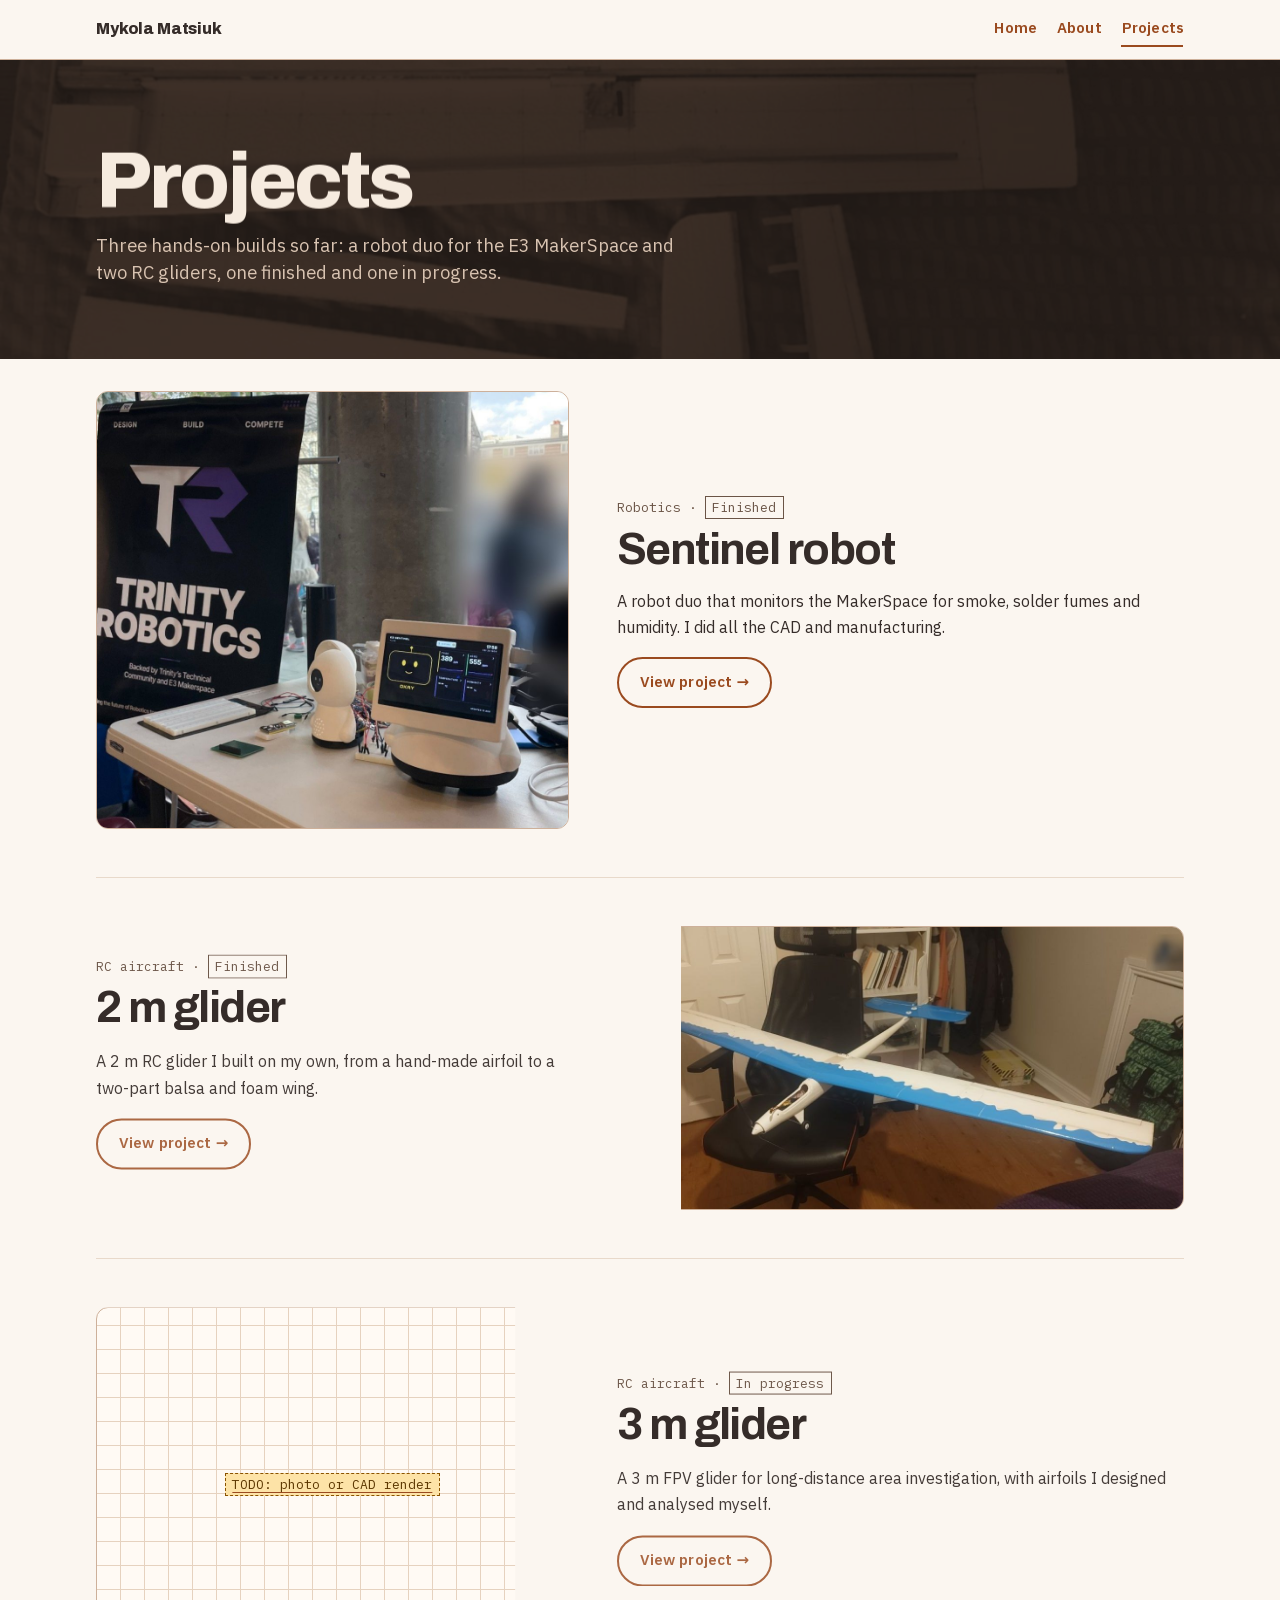
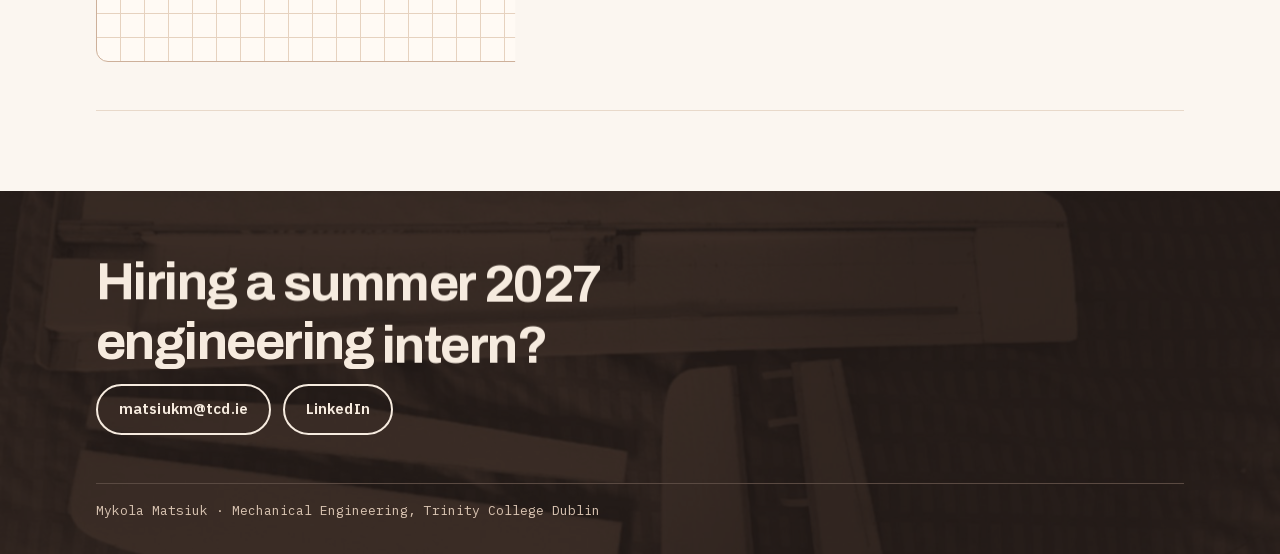
==== projects/index.html @ 72513fab "Add page-wide animations, design-reference touches and uncropped photos - Extend the motion language" ====
<!doctype html>
<html lang="en-IE">
<head>
  <meta charset="utf-8">
  <meta name="viewport" content="width=device-width, initial-scale=1">
  <title>Projects | Mykola Matsiuk</title>
  <meta name="description" content="Engineering projects by Mykola Matsiuk: a robot duo and two RC gliders.">
  <link rel="icon" href="data:,">
  <link rel="preload" href="../fonts/ibm-plex-sans-latin.woff2" as="font" type="font/woff2" crossorigin>
  <link rel="preload" href="../fonts/archivo-latin.woff2" as="font" type="font/woff2" crossorigin>
  <link rel="stylesheet" href="../css/style.css?v=9">
</head>
<body>
  <a class="skip" href="#main">Skip to content</a>
  <header class="site-header">
    <div class="wrap">
      <a class="site-name" href="../index.html">Mykola Matsiuk</a>
      <nav class="site-nav" aria-label="Main">
        <ul>
          <li><a href="../index.html">Home</a></li>
          <li><a href="../about.html">About</a></li>
          <li><a href="../projects/index.html" aria-current="page">Projects</a></li>
        </ul>
      </nav>
    </div>
  </header>

  <main id="main">
    <section class="page-head page-head--projects on-dark">
      <div class="page-head-bg" aria-hidden="true"></div>
      <div class="wrap page-head-inner page-head-inner--single">
        <div class="page-head-text">
          <h1>Projects</h1>
          <p class="lead">Three hands-on builds so far: a robot duo for the E3 MakerSpace and two RC gliders, one finished and one in progress.</p>
        </div>
      </div>
    </section>

    <div class="wrap">
    <ol class="project-list">
      <li class="project-row">
        <figure class="project-media">
          <a href="sentinel.html" tabindex="-1"><img src="../images/sentinel/sentinel-stand.jpg" width="1080" height="1000" alt="Sentinel and Scout robots on a table at the Trinity Robotics stand."></a>
        </figure>
        <div>
          <p class="project-meta">Robotics · <span class="status">Finished</span></p>
          <h2 class="project-title"><a href="sentinel.html">Sentinel robot</a></h2>
          <p>A robot duo that monitors the MakerSpace for smoke, solder fumes and humidity. I did all the CAD and manufacturing.</p>
          <p><a class="button" href="sentinel.html">View project <span class="arrow" aria-hidden="true">→</span></a></p>
        </div>
      </li>
      <li class="project-row">
        <figure class="project-media">
          <a href="glider-2m.html" tabindex="-1"><img src="../images/glider-2m/glider-2m-finished.jpg" width="1160" height="580" loading="lazy" alt="Finished 2 m glider with a blue and white wing and a blue T-tail."></a>
        </figure>
        <div>
          <p class="project-meta">RC aircraft · <span class="status">Finished</span></p>
          <h2 class="project-title"><a href="glider-2m.html">2 m glider</a></h2>
          <p>A 2 m RC glider I built on my own, from a hand-made airfoil to a two-part balsa and foam wing.</p>
          <p><a class="button" href="glider-2m.html">View project <span class="arrow" aria-hidden="true">→</span></a></p>
        </div>
      </li>
      <li class="project-row">
        <figure class="project-media">
          <a href="glider-3m.html" tabindex="-1"><div class="sheet"><span class="todo">TODO: photo or CAD render</span></div></a>
        </figure>
        <div>
          <p class="project-meta">RC aircraft · <span class="status">In progress</span></p>
          <h2 class="project-title"><a href="glider-3m.html">3 m glider</a></h2>
          <p>A 3 m FPV glider for long-distance area investigation, with airfoils I designed and analysed myself.</p>
          <p><a class="button" href="glider-3m.html">View project <span class="arrow" aria-hidden="true">→</span></a></p>
        </div>
      </li>
    </ol>
    </div>
  </main>

  <footer class="site-footer">
    <div class="wrap">
      <p class="footer-cta">Hiring a summer 2027 engineering intern?</p>
      <ul class="actions">
        <li><a class="button" href="mailto:matsiukm@tcd.ie">matsiukm@tcd.ie</a></li>
        <li><a class="button" href="https://www.linkedin.com/in/mykola-matsiuk-b7b0a23a3">LinkedIn</a></li>
      </ul>
      <p class="footer-meta">Mykola Matsiuk · Mechanical Engineering, Trinity College Dublin</p>
    </div>
  </footer>
  <script src="../js/vendor/gsap.min.js" defer></script>
  <script src="../js/vendor/ScrollTrigger.min.js" defer></script>
  <script src="../js/vendor/lenis.min.js" defer></script>
  <script src="../js/site.js?v=9" defer></script>
</body>
</html>
---- css/style.css ----
/* Mobile first: base styles target phones; min-width queries add wider layouts.
   Look: engineering report meets drawing sheet, with large type and photo-led projects. */

/* Fonts: self-hosted in /fonts (SIL Open Font License), no external requests.
   Archivo for headings, IBM Plex Sans for text, IBM Plex Mono for specs, dates and figure labels. */
@font-face { font-family: "Archivo"; font-style: normal; font-weight: 600 800; font-display: swap; src: url("../fonts/archivo-latin.woff2") format("woff2"); unicode-range: U+0000-00FF, U+0131, U+0152-0153, U+02BB-02BC, U+02C6, U+02DA, U+02DC, U+0304, U+0308, U+0329, U+2000-206F, U+20AC, U+2122, U+2191, U+2193, U+2212, U+2215, U+FEFF, U+FFFD; }
@font-face { font-family: "Archivo"; font-style: normal; font-weight: 600 800; font-display: swap; src: url("../fonts/archivo-latin-ext.woff2") format("woff2"); unicode-range: U+0100-02BA, U+02BD-02C5, U+02C7-02CC, U+02CE-02D7, U+02DD-02FF, U+0304, U+0308, U+0329, U+1D00-1DBF, U+1E00-1E9F, U+1EF2-1EFF, U+2020, U+20A0-20AB, U+20AD-20C4, U+2113, U+2C60-2C7F, U+A720-A7FF; }
@font-face { font-family: "IBM Plex Sans"; font-style: normal; font-weight: 400 600; font-display: swap; src: url("../fonts/ibm-plex-sans-latin.woff2") format("woff2"); unicode-range: U+0000-00FF, U+0131, U+0152-0153, U+02BB-02BC, U+02C6, U+02DA, U+02DC, U+0304, U+0308, U+0329, U+2000-206F, U+20AC, U+2122, U+2191, U+2193, U+2212, U+2215, U+FEFF, U+FFFD; }
@font-face { font-family: "IBM Plex Sans"; font-style: normal; font-weight: 400 600; font-display: swap; src: url("../fonts/ibm-plex-sans-latin-ext.woff2") format("woff2"); unicode-range: U+0100-02BA, U+02BD-02C5, U+02C7-02CC, U+02CE-02D7, U+02DD-02FF, U+0304, U+0308, U+0329, U+1D00-1DBF, U+1E00-1E9F, U+1EF2-1EFF, U+2020, U+20A0-20AB, U+20AD-20C4, U+2113, U+2C60-2C7F, U+A720-A7FF; }
@font-face { font-family: "IBM Plex Sans"; font-style: italic; font-weight: 400 600; font-display: swap; src: url("../fonts/ibm-plex-sans-italic-latin.woff2") format("woff2"); unicode-range: U+0000-00FF, U+0131, U+0152-0153, U+02BB-02BC, U+02C6, U+02DA, U+02DC, U+0304, U+0308, U+0329, U+2000-206F, U+20AC, U+2122, U+2191, U+2193, U+2212, U+2215, U+FEFF, U+FFFD; }
@font-face { font-family: "IBM Plex Sans"; font-style: italic; font-weight: 400 600; font-display: swap; src: url("../fonts/ibm-plex-sans-italic-latin-ext.woff2") format("woff2"); unicode-range: U+0100-02BA, U+02BD-02C5, U+02C7-02CC, U+02CE-02D7, U+02DD-02FF, U+0304, U+0308, U+0329, U+1D00-1DBF, U+1E00-1E9F, U+1EF2-1EFF, U+2020, U+20A0-20AB, U+20AD-20C4, U+2113, U+2C60-2C7F, U+A720-A7FF; }
@font-face { font-family: "IBM Plex Mono"; font-style: normal; font-weight: 400; font-display: swap; src: url("../fonts/ibm-plex-mono-400-latin.woff2") format("woff2"); unicode-range: U+0000-00FF, U+0131, U+0152-0153, U+02BB-02BC, U+02C6, U+02DA, U+02DC, U+0304, U+0308, U+0329, U+2000-206F, U+20AC, U+2122, U+2191, U+2193, U+2212, U+2215, U+FEFF, U+FFFD; }
@font-face { font-family: "IBM Plex Mono"; font-style: normal; font-weight: 400; font-display: swap; src: url("../fonts/ibm-plex-mono-400-latin-ext.woff2") format("woff2"); unicode-range: U+0100-02BA, U+02BD-02C5, U+02C7-02CC, U+02CE-02D7, U+02DD-02FF, U+0304, U+0308, U+0329, U+1D00-1DBF, U+1E00-1E9F, U+1EF2-1EFF, U+2020, U+20A0-20AB, U+20AD-20C4, U+2113, U+2C60-2C7F, U+A720-A7FF; }
@font-face { font-family: "IBM Plex Mono"; font-style: normal; font-weight: 500; font-display: swap; src: url("../fonts/ibm-plex-mono-500-latin.woff2") format("woff2"); unicode-range: U+0000-00FF, U+0131, U+0152-0153, U+02BB-02BC, U+02C6, U+02DA, U+02DC, U+0304, U+0308, U+0329, U+2000-206F, U+20AC, U+2122, U+2191, U+2193, U+2212, U+2215, U+FEFF, U+FFFD; }
@font-face { font-family: "IBM Plex Mono"; font-style: normal; font-weight: 500; font-display: swap; src: url("../fonts/ibm-plex-mono-500-latin-ext.woff2") format("woff2"); unicode-range: U+0100-02BA, U+02BD-02C5, U+02C7-02CC, U+02CE-02D7, U+02DD-02FF, U+0304, U+0308, U+0329, U+1D00-1DBF, U+1E00-1E9F, U+1EF2-1EFF, U+2020, U+20A0-20AB, U+20AD-20C4, U+2113, U+2C60-2C7F, U+A720-A7FF; }

/* Colour: warm tones sampled from the portrait (images/profile/mykola-matsiuk.jpg).
   Cream paper from the shirt, espresso text from the dark background, sand and skin
   tones for panels and lines, and one copper accent from the warm lights behind.
   Contrast on --bg: text 12.7:1, muted 6.6:1, accent 5.8:1 (all WCAG AA). */
:root {
  --bg: #fbf6f0;          /* cream paper */
  --surface: #fffaf4;     /* cards and tables */
  --tint: #f3e6d8;        /* warm sand panels and footer */
  --tint-strong: #e6d2bf; /* grid lines and selection */
  --text: #352c29;        /* espresso */
  --muted: #6a5446;       /* hair brown */
  --rule: #e8d9ca;        /* thin dividers */
  --line: #cdb09a;        /* stronger drawing lines, skin tone */
  --accent: #9a4a1f;      /* copper */
  --accent-ink: #fffaf4;
  /* Dark photo bands (hero, projects, footer) */
  --dark: #1f1815;          /* deepest espresso */
  --on-dark: #f6ebdf;       /* cream text on dark, 14.9:1 */
  --muted-on-dark: #d8c3b1; /* secondary text on dark, 10.3:1 */
  --line-on-dark: #5a4a42;
  --accent-bright: #e0905a; /* copper lit up for dark backgrounds, 7.0:1 */
  --sans: "IBM Plex Sans", system-ui, -apple-system, "Segoe UI", Roboto, Arial, sans-serif;
  --display: "Archivo", "IBM Plex Sans", system-ui, sans-serif;
  --mono: "IBM Plex Mono", ui-monospace, Consolas, Menlo, monospace;
  --gutter: 1rem;
}

*, *::before, *::after { box-sizing: border-box; }

html {
  -webkit-text-size-adjust: 100%;
  accent-color: var(--accent);
  caret-color: var(--accent);
  scrollbar-color: var(--line) var(--bg);
}

::selection { background: var(--tint-strong); color: var(--text); }

body {
  margin: 0;
  background: var(--bg);
  color: var(--text);
  font-family: var(--sans);
  font-size: 1rem;
  line-height: 1.6;
  overflow-wrap: break-word;
}

.wrap {
  width: 100%;
  max-width: 72rem;
  margin: 0 auto;
  padding: 0 var(--gutter);
}

a { color: var(--accent); text-underline-offset: 0.18em; }
a:hover { text-decoration-thickness: 2px; }
a:focus-visible, .button:focus-visible { outline: 2px solid var(--accent); outline-offset: 3px; }

img { display: block; max-width: 100%; height: auto; }

.skip { position: absolute; left: -999rem; }
.skip:focus { position: static; display: block; padding: 0.5rem 1rem; }

/* ---------- Header and footer ---------- */
.site-header {
  position: sticky;
  top: 0;
  z-index: 5;
  background: rgba(251, 246, 240, 0.94);
  border-bottom: 1px solid var(--line);
}

.site-header .wrap {
  display: flex;
  flex-wrap: wrap;
  align-items: center;
  justify-content: space-between;
  column-gap: 1.5rem;
  padding-top: 0.5rem;
  padding-bottom: 0.5rem;
}

.site-name {
  color: var(--text);
  font-weight: 700;
  letter-spacing: -0.01em;
  text-decoration: none;
  padding: 0.5rem 0;
}

.site-nav ul {
  display: flex;
  gap: 1.25rem;
  margin: 0;
  padding: 0;
  list-style: none;
}

.site-nav a {
  display: inline-block;
  padding: 0.5rem 0;
  font-family: var(--mono);
  font-size: 0.875rem;
  text-decoration: none;
}

.site-nav a[aria-current] { border-bottom: 2px solid var(--accent); }

.site-footer {
  position: relative;
  isolation: isolate;
  overflow: hidden;
  margin-top: 5rem;
  background: var(--dark) url("../images/backgrounds/parts.jpg") center / cover no-repeat;
  color: var(--on-dark);
}

/* Solid warm overlay keeps the photo as texture and the text readable */
.site-footer::before {
  content: "";
  position: absolute;
  inset: 0;
  z-index: -1;
  background: rgba(31, 24, 21, 0.82);
}

.site-footer .wrap { padding-top: 4rem; padding-bottom: 2rem; }

.footer-cta {
  margin: 0 0 1.25rem;
  font-size: clamp(1.75rem, 7vw, 3.25rem);
  font-weight: 700;
  line-height: 1.05;
  letter-spacing: -0.03em;
  max-width: 18ch;
}

.site-footer .actions { margin: 0 0 3rem; }

.footer-meta {
  max-width: none;
  margin: 0;
  padding-top: 1rem;
  border-top: 1px solid var(--line-on-dark);
  color: var(--muted-on-dark);
  font-family: var(--mono);
  font-size: 0.8125rem;
}

/* ---------- Typography ---------- */
h1 {
  margin: 2rem 0 0.75rem;
  font-size: clamp(2.25rem, 9vw, 4.5rem);
  line-height: 1;
  letter-spacing: -0.035em;
}

h2 {
  margin: 3rem 0 1rem;
  padding-bottom: 0.35rem;
  border-bottom: 1px solid var(--rule);
  font-size: 1.35rem;
  line-height: 1.25;
  letter-spacing: -0.01em;
}

h3 { font-size: 1.05rem; margin: 1.25rem 0 0.25rem; }

p, ul { max-width: 42rem; }
ul { padding-left: 1.25rem; }

.label {
  margin: 2rem 0 0;
  color: var(--muted);
  font-family: var(--mono);
  font-size: 0.8125rem;
  text-transform: uppercase;
  letter-spacing: 0.08em;
}

.label + h1 { margin-top: 0.5rem; }
.lead { font-size: 1.15rem; line-height: 1.5; }

/* Section heading with a drawing-sheet number, e.g. "01 / Projects" */
.section-head {
  display: flex;
  align-items: baseline;
  gap: 0.75rem;
  margin: 4rem 0 1.5rem;
  padding-bottom: 0.5rem;
  border-bottom: 1px solid var(--line);
}

.section-head h2 {
  margin: 0;
  padding: 0;
  border: 0;
  font-size: clamp(1.6rem, 5vw, 2.5rem);
  line-height: 1.1;
  letter-spacing: -0.03em;
}

.section-head .num {
  color: var(--accent);
  font-family: var(--mono);
  font-size: 0.875rem;
}

/* ---------- Buttons ---------- */
.actions {
  display: flex;
  flex-wrap: wrap;
  gap: 0.75rem;
  margin: 1.5rem 0 0;
  padding: 0;
  list-style: none;
  max-width: none;
}

.button {
  display: inline-block;
  padding: 0.7rem 1.3rem;
  border: 2px solid var(--accent);
  border-radius: 999px;
  background: transparent;
  color: var(--accent);
  font-family: var(--mono);
  font-size: 0.875rem;
  text-decoration: none;
  transition: background-color 0.15s, color 0.15s, border-color 0.15s;
}

.button:hover { background: var(--tint); }

.button-primary { background: var(--accent); border-color: var(--accent); color: var(--accent-ink); }
.button-primary:hover { background: var(--text); border-color: var(--text); color: var(--accent-ink); }

/* Buttons on dark photo bands */
.on-dark .button,
.site-footer .button { border-color: var(--on-dark); color: var(--on-dark); }
.on-dark .button:hover,
.site-footer .button:hover { background: var(--on-dark); color: var(--text); }
.on-dark .button-primary { background: var(--accent-bright); border-color: var(--accent-bright); color: var(--dark); }
.on-dark .button-primary:hover { background: var(--on-dark); border-color: var(--on-dark); color: var(--dark); }

/* ---------- Home hero: full-width photo band with a self-drawing wing section ---------- */
.hero {
  position: relative;
  isolation: isolate;
  overflow: hidden;
  min-height: min(88vh, 52rem);
  display: flex;
  align-items: center;
  background: var(--dark);
  color: var(--on-dark);
}

/* Duotone photo of the 2 m glider; taller than the band so it can drift on scroll */
.hero-bg {
  position: absolute;
  inset: -12% 0;
  z-index: -2;
  background: url("../images/backgrounds/hero-glider.jpg") center / cover no-repeat;
}

.hero-bg::after {
  content: "";
  position: absolute;
  inset: 0;
  background: rgba(31, 24, 21, 0.7);
}

/* Engineering drawing of a wing section, drawn in on load by js/site.js */
.draw {
  position: absolute;
  z-index: -1;
  left: 50%;
  bottom: -3rem;
  width: min(72rem, 125%);
  transform: translateX(-50%);
  height: auto;
  pointer-events: none;
}

.draw-line {
  stroke: var(--accent-bright);
  stroke-width: 1.6;
  vector-effect: non-scaling-stroke;
  opacity: 0.55;
}

.draw-main { stroke-width: 2.2; opacity: 0.8; }
.draw-thin { stroke-width: 1; opacity: 0.45; }

.draw-label {
  fill: var(--muted-on-dark);
  font-family: var(--mono);
  font-size: 13px;
  letter-spacing: 0.12em;
  opacity: 0.8;
}

.hero-inner {
  display: grid;
  gap: 2.5rem;
  padding-top: 4rem;
  /* leave a strip along the bottom for the wing-section drawing */
  padding-bottom: clamp(9rem, 24vw, 17rem);
}

.hero h1 {
  margin: 0 0 1rem;
  font-size: clamp(3rem, 14vw, 6rem);
  line-height: 0.92;
  letter-spacing: -0.04em;
  color: var(--on-dark);
}

.hero .lead { max-width: 34rem; color: var(--muted-on-dark); }

.portrait { margin: 0; justify-self: center; text-align: center; }

.portrait img {
  width: min(16rem, 70vw);
  aspect-ratio: 1;
  object-fit: cover;
  border: 6px solid var(--bg);
  border-radius: 50%;
  box-shadow: 0 0 0 1px var(--line);
}

.hero .portrait img { border-color: var(--on-dark); box-shadow: 0 18px 40px rgba(0, 0, 0, 0.35); }

/* ---------- Dark photo band (home page projects) ---------- */
.band {
  position: relative;
  isolation: isolate;
  overflow: hidden;
  margin-top: 5rem;
  padding: 1rem 0 4.5rem;
}

.band-dark { background: var(--dark); color: var(--on-dark); }

.band-bg {
  position: absolute;
  inset: -12% 0;
  z-index: -1;
  background: url("../images/backgrounds/wing-structure.jpg") center / cover no-repeat;
}

.band-bg::after {
  content: "";
  position: absolute;
  inset: 0;
  background: rgba(31, 24, 21, 0.84);
}

.band-dark .section-head { border-bottom-color: var(--line-on-dark); }
.band-dark .section-head h2 { color: var(--on-dark); }
.band-dark .section-head .num { color: var(--accent-bright); }

/* About me block on the home page: bio first, key facts beside it */
.bio { display: grid; gap: 2rem; align-items: start; }
.bio-text p { margin: 0 0 1.1rem; font-size: 1.08rem; line-height: 1.7; }
.bio-text .bio-intro {
  font-size: clamp(1.3rem, 3.6vw, 1.75rem);
  font-weight: 600;
  line-height: 1.35;
  letter-spacing: -0.015em;
}

.fact-card {
  padding: 1.25rem 1.25rem 0.5rem;
  border: 1px solid var(--line);
  border-radius: 16px;
  background: var(--tint);
}

.fact-card h3 {
  margin: 0 0 0.4rem;
  color: var(--accent);
  font-family: var(--mono);
  font-size: 0.75rem;
  font-weight: 400;
  text-transform: uppercase;
  letter-spacing: 0.08em;
}

.facts { margin: 0 0 1.25rem; padding: 0; list-style: none; }
.facts li { padding: 0.3rem 0; border-bottom: 1px solid var(--rule); font-weight: 600; }
.facts li:last-child { border-bottom: 0; }
.facts-line { margin: 0 0 1.25rem; font-size: 0.95rem; }
.fact-card .title-block { margin: 0 0 1rem; font-size: 0.875rem; }
.fact-card .title-block th { width: 40%; background: var(--bg); }

/* ---------- Home project cards: small photos, three across ---------- */
.project-cards {
  display: grid;
  gap: 1.25rem;
  max-width: none;
  margin: 0;
  padding: 0;
  list-style: none;
}

.project-card {
  display: flex;
  flex-direction: column;
  overflow: hidden;
  border: 1px solid var(--line);
  border-radius: 16px;
  background: var(--surface);
  transition: box-shadow 0.2s, transform 0.2s;
}

.project-card:hover { box-shadow: 0 10px 28px rgba(0, 0, 0, 0.28); }
.project-card .thumb { transition: transform 0.6s cubic-bezier(0.16, 1, 0.3, 1); }
.project-card:hover .thumb { transform: scale(1.05); }

.project-card .thumb,
.project-card .sheet {
  width: 100%;
  aspect-ratio: 16 / 9;
  object-fit: cover;
  border: 0;
  border-bottom: 1px solid var(--line);
  border-radius: 0;
}

.project-card .body { display: flex; flex-direction: column; flex: 1; padding: 1rem 1.1rem 1.2rem; }
.project-card h3 { margin: 0.35rem 0 0.4rem; font-size: 1.35rem; letter-spacing: -0.02em; }
.project-card h3 a { color: var(--text); text-decoration: none; }
.project-card h3 a::after { content: ""; position: absolute; inset: 0; } /* whole card clickable */
.project-card { position: relative; }
.project-card p { margin: 0 0 0.75rem; color: var(--muted); font-size: 0.95rem; }
.project-card .more { margin: auto 0 0; color: var(--accent); font-family: var(--mono); font-size: 0.8125rem; }

/* ---------- Missing facts stay visible ---------- */
.todo {
  display: inline-block;
  padding: 0 0.4rem;
  border: 1px dashed #8a5300;
  background: #fde3a7;
  color: #5c3700;
  font-family: var(--mono);
  font-size: 0.8125rem;
}

/* ---------- Title block and key facts tables ---------- */
.title-block {
  width: 100%;
  margin: 1.5rem 0;
  border-collapse: collapse;
  background: var(--surface);
  border: 1px solid var(--line);
  font-size: 0.9375rem;
}

.title-block th,
.title-block td {
  padding: 0.55rem 0.75rem;
  border: 1px solid var(--rule);
  text-align: left;
  vertical-align: top;
}

.title-block th {
  width: 36%;
  color: var(--muted);
  font-family: var(--mono);
  font-size: 0.8125rem;
  font-weight: 400;
}

/* Status is always written out */
.status {
  display: inline-block;
  padding: 0 0.4rem;
  border: 1px solid currentColor;
  font-family: var(--mono);
  font-size: 0.8125rem;
}

/* ---------- Numbered interests grid ---------- */
.numbered {
  display: grid;
  gap: 0;
  max-width: none;
  margin: 0;
  padding: 0;
  list-style: none;
  counter-reset: item;
  border-top: 1px solid var(--rule);
}

.numbered li {
  counter-increment: item;
  display: flex;
  align-items: baseline;
  gap: 1rem;
  padding: 1rem 0;
  border-bottom: 1px solid var(--rule);
  font-size: 1.2rem;
  font-weight: 600;
  letter-spacing: -0.01em;
}

.numbered li::before {
  content: counter(item, decimal-leading-zero);
  color: var(--accent);
  font-family: var(--mono);
  font-size: 0.8125rem;
  font-weight: 400;
}

/* ---------- Project rows (alternating photo and text) ---------- */
.project-list { margin: 0; padding: 0; list-style: none; max-width: none; }

.project-row {
  display: grid;
  gap: 1.25rem;
  padding: 2rem 0;
  border-bottom: 1px solid var(--rule);
}

.project-row:first-child { padding-top: 0.5rem; }

.project-media { margin: 0; }

.project-media img,
.project-media .sheet {
  width: 100%;
  border: 1px solid var(--line);
  background-color: var(--surface);
}

.project-media .sheet { aspect-ratio: 4 / 3; }

.project-meta {
  margin: 0;
  color: var(--muted);
  font-family: var(--mono);
  font-size: 0.8125rem;
}

.project-row h3,
.project-row .project-title {
  margin: 0.4rem 0 0.75rem;
  padding: 0;
  border: 0;
  font-size: clamp(1.75rem, 6vw, 2.75rem);
  line-height: 1.05;
  letter-spacing: -0.035em;
}

.project-row h3 a,
.project-title a { color: var(--text); text-decoration: none; }
.project-row h3 a:hover,
.project-title a:hover { color: var(--accent); }

h1 + .lead + .project-list { margin-top: 2.5rem; }

/* Empty drawing sheet for projects without photos yet */
.sheet {
  display: grid;
  place-items: center;
  padding: 1rem;
  text-align: center;
  background-color: var(--surface);
  background-image:
    repeating-linear-gradient(0deg, transparent 0 23px, var(--tint-strong) 23px 24px),
    repeating-linear-gradient(90deg, transparent 0 23px, var(--tint-strong) 23px 24px);
}

/* ---------- Project pages ---------- */
.project-head { display: grid; gap: 1.5rem; padding-top: 1rem; }
.project-head .title-block { margin: 0; align-self: start; }

.cover { margin: 1.5rem 0 0; }

.cover .sheet { aspect-ratio: 3 / 1; min-height: 10rem; border: 1px solid var(--line); }

.cover img {
  width: 100%;
  max-height: 80vh;
  object-fit: cover;
  border: 1px solid var(--line);
}

/* ---------- Figures ---------- */
figure { margin: 1.5rem 0; }

figure img { border: 1px solid var(--rule); border-radius: 12px; }
.sheet, .title-block { border-radius: 12px; }
.title-block { border-collapse: separate; border-spacing: 0; overflow: hidden; }
.title-block th, .title-block td { border-width: 0 0 1px; }
.title-block tr:last-child th, .title-block tr:last-child td { border-bottom: 0; }
.title-block th { background: var(--tint); }

.gallery {
  display: grid;
  gap: 1.5rem;
  margin: 1.5rem 0;
}

.gallery figure { margin: 0; }

.gallery img {
  width: 100%;
}

.placeholder {
  display: grid;
  place-items: center;
  min-height: 10rem;
  padding: 1rem;
  border: 1px dashed var(--rule);
  background-color: var(--surface);
}

figcaption {
  margin-top: 0.5rem;
  color: var(--muted);
  font-family: var(--mono);
  font-size: 0.8125rem;
  line-height: 1.5;
}

figcaption b { color: var(--text); font-weight: 600; }

.back { margin-top: 3rem; }

/* ---------- Smooth scrolling (Lenis): required rules from lenis.css ---------- */
html.lenis,
html.lenis body { height: auto; }
.lenis:not(.lenis-autoToggle).lenis-stopped { overflow: clip; }
.lenis [data-lenis-prevent] { overscroll-behavior: contain; }
.lenis.lenis-smooth iframe { pointer-events: none; }

/* Reading progress line, added by js/site.js */
.scroll-progress {
  position: fixed;
  top: 0;
  left: 0;
  z-index: 10;
  width: 100%;
  height: 3px;
  background: var(--accent);
  transform: scaleX(0);
  transform-origin: 0 50%;
  pointer-events: none;
}

/* ---------- Wider screens ---------- */
@media (min-width: 40rem) {
  :root { --gutter: 1.5rem; }
  .title-block th { width: 14rem; }
  .numbered { grid-template-columns: repeat(2, 1fr); column-gap: 2rem; }
  .gallery { grid-template-columns: repeat(2, 1fr); }
  .project-cards { grid-template-columns: repeat(2, 1fr); }
}

@media (min-width: 60rem) {
  :root { --gutter: 2rem; }

  .hero-inner {
    grid-template-columns: 1.5fr 1fr;
    align-items: center;
    padding-top: 5rem;
  }

  .portrait img { width: 18rem; }

  .project-cards { grid-template-columns: repeat(3, 1fr); }

  .bio { grid-template-columns: 1.6fr 1fr; column-gap: 3rem; }

  .project-row {
    grid-template-columns: 1fr 1.2fr;
    align-items: center;
    gap: 3rem;
    padding: 3rem 0;
  }

  /* Alternate photo side on every second project */
  .project-row:nth-child(even) .project-media { order: 2; }

  .project-head { grid-template-columns: 1.2fr 1fr; align-items: end; gap: 3rem; }

  .numbered { grid-template-columns: repeat(3, 1fr); }
}

/* Smaller, left-aligned portrait on the About page */
.about-portrait { text-align: left; margin-top: 1.5rem; }
.about-portrait img { width: 10rem; }
@media (min-width: 60rem) { .about-portrait img { width: 11rem; } }

/* Key-facts card: stack label above value so the narrow table reads cleanly */
.fact-card .title-block tr,
.fact-card .title-block th,
.fact-card .title-block td { display: block; width: auto; }
.fact-card .title-block th { padding-bottom: 0; border-bottom: 0; }
.fact-card .title-block td { padding-top: 0.15rem; }

/* Breadcrumb above project titles (replaces the old caps label) */
.crumbs { margin: 2rem 0 0.5rem; color: var(--muted); font-size: 0.9375rem; }
.crumbs a { font-weight: 600; }
.crumbs span { margin: 0 0.35rem; color: var(--line); }
.project-head .crumbs { margin-top: 0; }
.crumbs + h1 { margin-top: 0.25rem; }

/* Reduced motion: photos stay still on hover (js/site.js already skips all scroll motion) */
@media (prefers-reduced-motion: reduce) {
  .project-card .thumb { transition: none; }
  .project-card:hover .thumb { transform: none; }
}

/* =====================================================================
   Typography pass: display face for headings, text face for UI.
   Monospace is kept for data only (specs, dates, figure labels, meta).
   ===================================================================== */
body { line-height: 1.65; font-kerning: normal; text-rendering: optimizeLegibility; }

h1, h2, h3, .site-name, .footer-cta, .pager-title, .project-title, .bio-intro {
  font-family: var(--display);
  text-wrap: balance;
}

h1, .hero h1 { font-weight: 800; letter-spacing: -0.035em; }
h2 { font-weight: 700; letter-spacing: -0.02em; }
h3 { font-weight: 700; letter-spacing: -0.005em; }
.bio-text .bio-intro { font-weight: 600; letter-spacing: -0.02em; }
p { text-wrap: pretty; }

.site-name { font-weight: 800; letter-spacing: -0.01em; }

.site-nav a,
.button {
  font-family: var(--sans);
  font-weight: 600;
  letter-spacing: 0.01em;
}

.site-nav a { font-size: 0.9375rem; }
.button { font-size: 0.9375rem; }

.title-block td, .entry-meta, .project-meta { font-variant-numeric: tabular-nums; }

/* =====================================================================
   Inner pages: dark photo header band
   ===================================================================== */
.page-head {
  position: relative;
  isolation: isolate;
  overflow: hidden;
  background: var(--dark);
  color: var(--on-dark);
}

.page-head-bg {
  position: absolute;
  inset: -12% 0;
  z-index: -1;
  background-position: center;
  background-size: cover;
  background-repeat: no-repeat;
}

.page-head-bg::after {
  content: "";
  position: absolute;
  inset: 0;
  background: rgba(31, 24, 21, 0.8);
}

.page-head--sentinel .page-head-bg { background-image: url("../images/backgrounds/sentinel.jpg"); }
.page-head--glider2 .page-head-bg { background-image: url("../images/backgrounds/wing-structure.jpg"); }
.page-head--projects .page-head-bg { background-image: url("../images/backgrounds/parts.jpg"); }
.page-head--about .page-head-bg { background-image: url("../images/backgrounds/stand.jpg"); }

/* The 3 m glider has no photos yet: a plain drawing-sheet grid instead of a borrowed picture */
.page-head--glider3 .page-head-bg {
  background-image:
    repeating-linear-gradient(0deg, transparent 0 39px, rgba(224, 144, 90, 0.12) 39px 40px),
    repeating-linear-gradient(90deg, transparent 0 39px, rgba(224, 144, 90, 0.12) 39px 40px);
}

.page-head--glider3 .page-head-bg::after { background: transparent; }

.page-head-inner {
  display: grid;
  gap: 2rem;
  padding-top: 3rem;
  padding-bottom: 3.5rem;
}

.page-head h1 {
  margin: 0.25rem 0 0.75rem;
  color: var(--on-dark);
  font-size: clamp(2.6rem, 10vw, 5rem);
  line-height: 0.95;
}

.page-head .lead { margin: 0; max-width: 38rem; color: var(--muted-on-dark); font-size: 1.15rem; }

.page-head .crumbs { margin: 0; color: var(--muted-on-dark); }
.page-head .crumbs a { color: var(--on-dark); }
.page-head .crumbs span { color: var(--line-on-dark); }

/* Title block reads as a light spec card on the dark band */
.page-head .title-block { margin: 0; align-self: end; color: var(--text); box-shadow: 0 18px 40px rgba(0, 0, 0, 0.3); }

.page-head .portrait { justify-self: start; }
.page-head .portrait img { width: min(12rem, 55vw); border-color: var(--on-dark); }

/* =====================================================================
   Report-style sections: heading in a side column, content beside it
   ===================================================================== */
.doc { padding-bottom: 1rem; }
.doc > .cover { margin-top: 2.5rem; }

.doc-section {
  padding: 2.25rem 0;
  border-top: 1px solid var(--rule);
}

.doc > .doc-section:first-child { border-top: 0; }

.doc-section > h2 {
  margin: 0 0 1rem;
  padding: 0;
  border: 0;
  font-size: 1.5rem;
}

.doc-body > :first-child { margin-top: 0; }
.doc-body > :last-child { margin-bottom: 0; }
.doc-body h3 { margin-top: 1.5rem; }
.doc-body h3:first-child { margin-top: 0; }
.doc-body .title-block { margin: 0; }
.doc-body .gallery { margin-top: 1.75rem; }

/* Timeline entries (education, experience, teams) */
.entry {
  position: relative;
  padding: 0 0 1.5rem 1.4rem;
  border-left: 2px solid var(--line);
}

.entry:last-child { padding-bottom: 0.25rem; }

.entry::before {
  content: "";
  position: absolute;
  left: -7px;
  top: 0.45rem;
  width: 12px;
  height: 12px;
  border: 2px solid var(--accent);
  border-radius: 50%;
  background: var(--bg);
}

.entry h3 { margin: 0; font-size: 1.15rem; }
.entry-meta { margin: 0.1rem 0 0.35rem; color: var(--muted); font-family: var(--mono); font-size: 0.8125rem; }
.entry p:last-child { margin-bottom: 0; }

/* =====================================================================
   Previous / next project links
   ===================================================================== */
.pager {
  display: grid;
  gap: 1rem;
  margin-top: 2rem;
}

.pager-link {
  display: block;
  padding: 1.1rem 1.25rem;
  border: 1px solid var(--line);
  border-radius: 16px;
  background: var(--surface);
  color: var(--text);
  text-decoration: none;
  transition: border-color 0.2s, background-color 0.2s;
}

.pager-link:hover { border-color: var(--accent); background: var(--tint); }
.pager-next { text-align: right; }
.pager-label { display: block; color: var(--accent); font-family: var(--mono); font-size: 0.8125rem; }
.pager-title { display: block; margin-top: 0.2rem; font-size: 1.35rem; font-weight: 700; letter-spacing: -0.02em; }

/* Projects index: list sits right under the header band */
.page-head + .wrap > .project-list { margin-top: 1.5rem; }

@media (min-width: 40rem) {
  .pager { grid-template-columns: 1fr 1fr; }
}

@media (min-width: 60rem) {
  .page-head-inner {
    grid-template-columns: 1.25fr 1fr;
    align-items: end;
    gap: 3rem;
    padding-top: 5rem;
    padding-bottom: 4.5rem;
  }

  .page-head-inner--single { grid-template-columns: 1fr; }
  .page-head .portrait { justify-self: end; }
  .page-head .portrait img { width: 15rem; }

  .doc-section {
    display: grid;
    grid-template-columns: 15rem 1fr;
    gap: 3rem;
    padding: 3rem 0;
  }

  .doc-section > h2 {
    position: sticky;
    top: 5.5rem;
    align-self: start;
    margin: 0;
    font-size: 1.35rem;
  }
}

/* =====================================================================
   Design ideas from motion.dev, anime.js, Kokonut UI and 21st.dev,
   rebuilt with the site's own CSS and GSAP (no extra libraries).
   ===================================================================== */

.visually-hidden {
  position: absolute !important;
  width: 1px;
  height: 1px;
  overflow: hidden;
  clip-path: inset(50%);
  white-space: nowrap;
}

/* --- Buttons: press feedback and an arrow that nudges forward (motion.dev) --- */
.button { transition: background-color 0.15s, color 0.15s, border-color 0.15s, transform 0.12s; }
.button:active { transform: scale(0.97); }
.arrow { display: inline-block; transition: transform 0.25s cubic-bezier(0.16, 1, 0.3, 1); }
.button:hover .arrow,
.project-card:hover .arrow { transform: translateX(4px); }

/* --- Spec strip: ruled, labelled cells like a drawing's title block (Kokonut UI) --- */
.spec-strip {
  display: grid;
  margin: 2.5rem 0 0;
  border: 1px solid var(--line);
  border-radius: 16px;
  background: var(--surface);
  overflow: hidden;
}

.spec-strip > div {
  padding: 1rem 1.25rem;
  border-top: 1px solid var(--rule);
}

.spec-strip > div:first-child { border-top: 0; }

.spec-strip dt {
  color: var(--accent);
  font-family: var(--mono);
  font-size: 0.75rem;
  letter-spacing: 0.04em;
}

.spec-strip dd {
  margin: 0.2rem 0 0;
  font-family: var(--display);
  font-size: 1.05rem;
  font-weight: 700;
  line-height: 1.3;
  letter-spacing: -0.01em;
}

.spec-strip dd a { color: var(--text); text-decoration-color: var(--line); }
.spec-strip dd a:hover { color: var(--accent); }

/* --- Tools strip: every tool visible at once, ruled like a drawing sheet (21st.dev / Kokonut UI) --- */
.tools {
  margin-top: 4rem;
  border-top: 1px solid var(--line);
  border-bottom: 1px solid var(--line);
  background: var(--tint);
}

.tools-list {
  display: flex;
  flex-wrap: wrap;
  justify-content: center;
  gap: 0.6rem 1.25rem;
  margin: 0 auto;
  padding: 1.25rem var(--gutter);
  list-style: none;
  max-width: 72rem;
}

.tools-list li {
  display: flex;
  align-items: center;
  gap: 1.25rem;
  font-family: var(--display);
  font-size: clamp(1.05rem, 2.4vw, 1.35rem);
  font-weight: 700;
  letter-spacing: -0.015em;
  white-space: nowrap;
}

/* Small drawing-sheet diamond between items */
.tools-list li + li::before {
  content: "";
  width: 0.5rem;
  height: 0.5rem;
  border: 2px solid var(--accent);
  transform: rotate(45deg);
}

.tools + .band { margin-top: 0; }

/* --- Navigation: an underline that slides to the link you point at (21st.dev) --- */
.site-nav ul { position: relative; }
.nav-indicator {
  position: absolute;
  left: 0;
  bottom: 0.25rem;
  height: 2px;
  width: 0;
  background: var(--accent);
  pointer-events: none;
}
.site-nav.has-indicator a[aria-current] { border-bottom-color: transparent; }

/* --- Hero name: letters rise into place (anime.js / motion.dev text reveal) --- */
.hero h1 .line { display: block; overflow: hidden; padding-bottom: 0.06em; margin-bottom: -0.06em; }
.hero h1 .char { display: inline-block; will-change: transform; }

/* --- About timeline: an accent line that draws down as you scroll (anime.js) --- */
.timeline { position: relative; }
.timeline::after {
  content: "";
  position: absolute;
  left: 0;
  top: 0.45rem;
  bottom: 0;
  width: 2px;
  background: var(--accent);
  transform-origin: top;
  transform: scaleY(var(--progress, 1));
  pointer-events: none;
}

@media (min-width: 40rem) {
  .spec-strip { grid-template-columns: repeat(2, 1fr); }
  .spec-strip > div:nth-child(2) { border-top: 0; }
  .spec-strip > div:nth-child(even) { border-left: 1px solid var(--rule); }
}

@media (min-width: 60rem) {
  .spec-strip { grid-template-columns: repeat(4, 1fr); }
  .spec-strip > div { border-top: 0; }
  .spec-strip > div + div { border-left: 1px solid var(--rule); }
}

@media (prefers-reduced-motion: reduce) {
  .button:active { transform: none; }
  .arrow { transition: none; }
  .button:hover .arrow,
  .project-card:hover .arrow { transform: none; }
}

/* --- Split headings: each word is a mask that its text rises out of --- */
.split-line { display: block; }
.word {
  display: inline-block;
  overflow: hidden;
  vertical-align: top;
  padding-bottom: 0.1em;
  margin-bottom: -0.1em;
}
.word .char { display: inline-block; will-change: transform; }

/* --- Report sections: divider drawn by js/site.js (falls back to the normal border) --- */
.doc-section.has-rule { position: relative; border-top-color: transparent; }
.doc-section.has-rule::before {
  content: "";
  position: absolute;
  top: -1px;
  left: 0;
  right: 0;
  height: 1px;
  background: var(--rule);
  transform: scaleX(var(--rule, 1));
  transform-origin: left;
}
.doc > .doc-section.has-rule:first-child::before { display: none; }

/* --- Photo framing: show the whole photo wherever possible ---
   Home cards share one 3:2 frame (thumbnails are cropped to suit it); everywhere
   else photos keep their own proportions instead of being forced into 4:3. */
.project-card .thumb,
.project-card .sheet { aspect-ratio: 3 / 2; object-position: center; }


.gallery { align-items: start; }

.cover img {
  width: auto;
  max-width: 100%;
  height: auto;
  max-height: 80vh;
  margin: 0 auto;
  object-fit: initial;
}
.cover figcaption { text-align: center; }
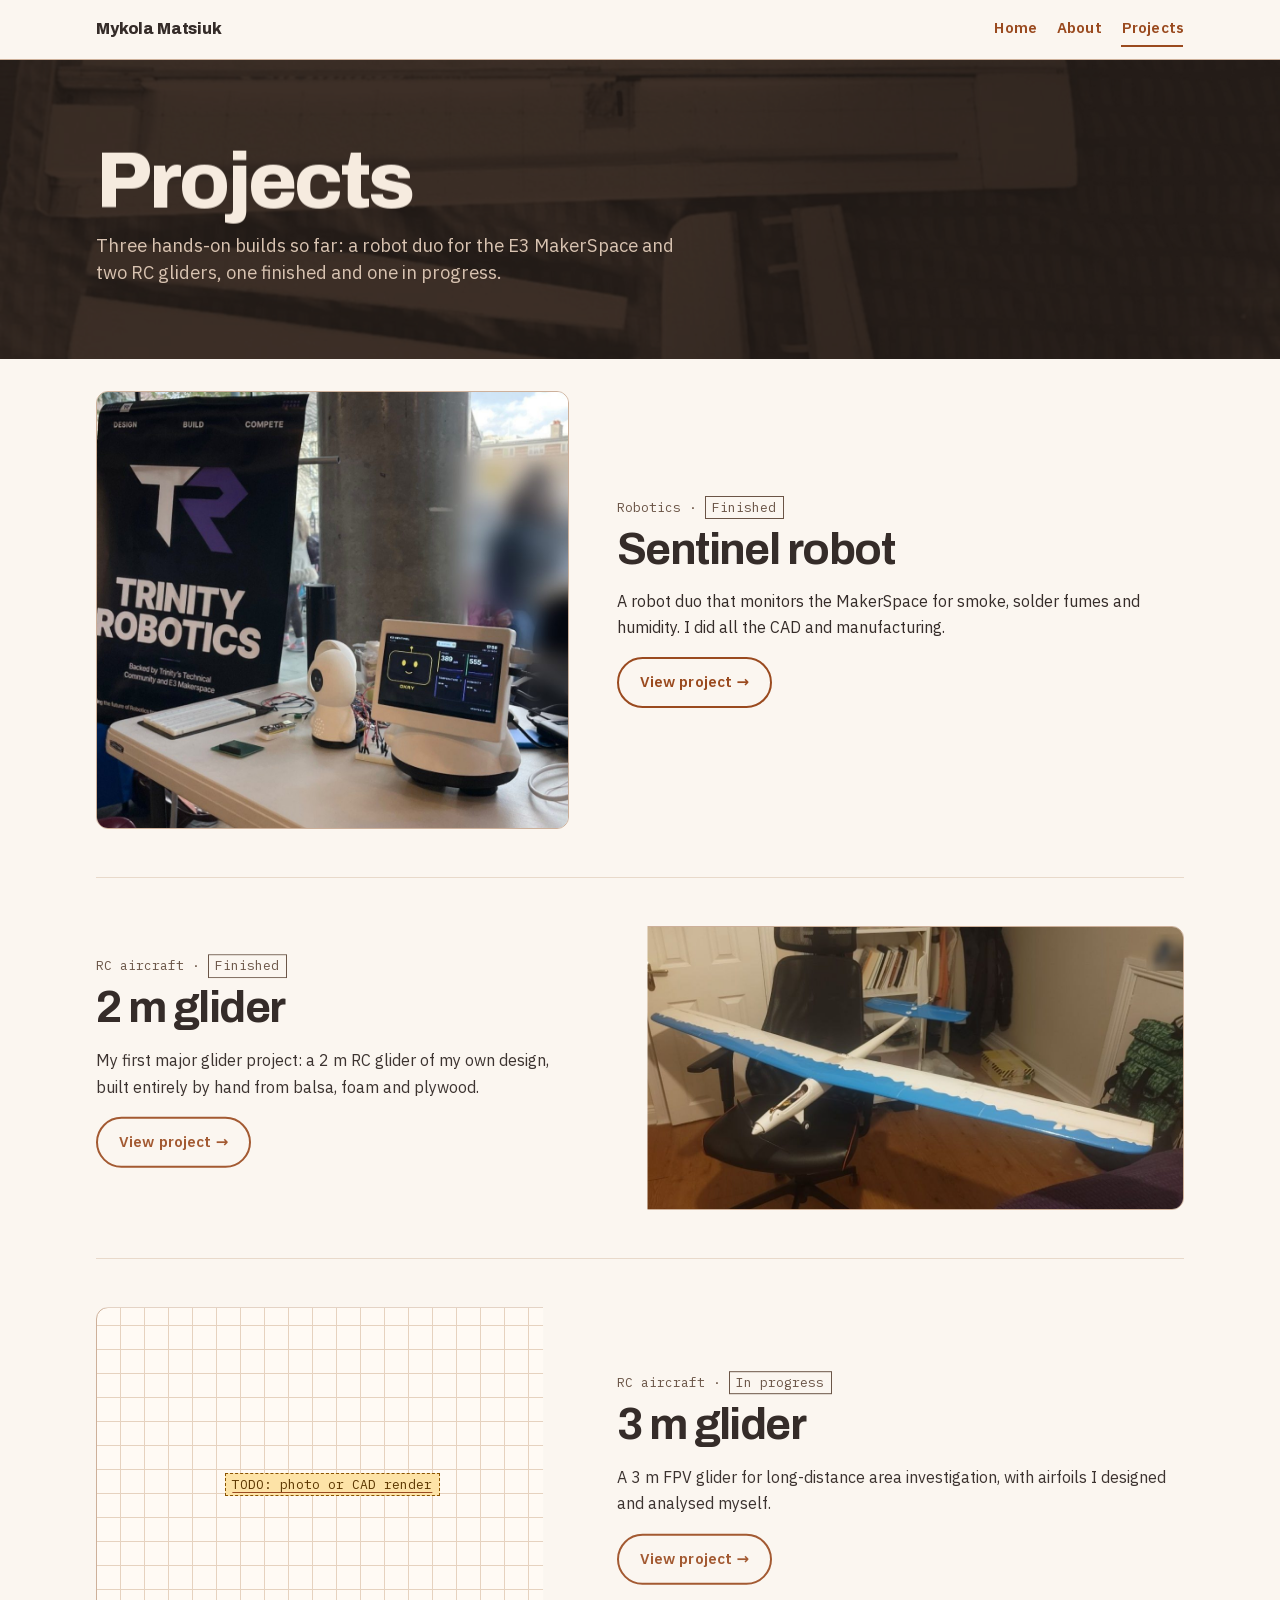
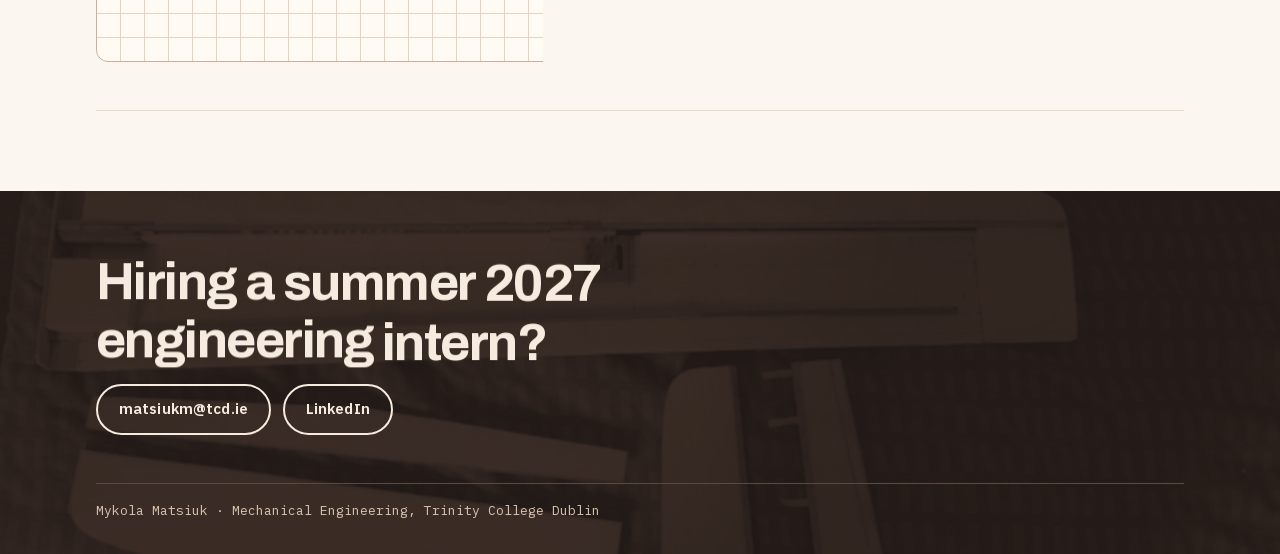
==== commit 5bdc5788: "Build out the 2 m glider page with new photos and professional copy - Add three photos (both wing ha" ====
--- a/projects/index.html
+++ b/projects/index.html
@@ -8,7 +8,7 @@
   <link rel="icon" href="data:,">
   <link rel="preload" href="../fonts/ibm-plex-sans-latin.woff2" as="font" type="font/woff2" crossorigin>
   <link rel="preload" href="../fonts/archivo-latin.woff2" as="font" type="font/woff2" crossorigin>
-  <link rel="stylesheet" href="../css/style.css?v=9">
+  <link rel="stylesheet" href="../css/style.css?v=10">
 </head>
 <body>
   <a class="skip" href="#main">Skip to content</a>
@@ -56,7 +56,7 @@
         <div>
           <p class="project-meta">RC aircraft · <span class="status">Finished</span></p>
           <h2 class="project-title"><a href="glider-2m.html">2 m glider</a></h2>
-          <p>A 2 m RC glider I built on my own, from a hand-made airfoil to a two-part balsa and foam wing.</p>
+          <p>My first major glider project: a 2 m RC glider of my own design, built entirely by hand from balsa, foam and plywood.</p>
           <p><a class="button" href="glider-2m.html">View project <span class="arrow" aria-hidden="true">→</span></a></p>
         </div>
       </li>
@@ -88,6 +88,6 @@
   <script src="../js/vendor/gsap.min.js" defer></script>
   <script src="../js/vendor/ScrollTrigger.min.js" defer></script>
   <script src="../js/vendor/lenis.min.js" defer></script>
-  <script src="../js/site.js?v=9" defer></script>
+  <script src="../js/site.js?v=10" defer></script>
 </body>
 </html>
--- a/css/style.css
+++ b/css/style.css
@@ -1137,3 +1137,15 @@
   object-fit: initial;
 }
 .cover figcaption { text-align: center; }
+
+/* --- Gallery rows: two photos per row, scaled to the same height ---
+   Each figure carries its aspect ratio in --r (width / height). Giving each figure a
+   flex-grow equal to its ratio makes both photos exactly the same height, so there is
+   no blank space under the shorter one. Phones show one photo per row. */
+.gallery-row { display: grid; gap: 1.5rem; }
+
+@media (min-width: 40rem) {
+  .gallery { grid-template-columns: 1fr; }
+  .gallery-row { display: flex; align-items: flex-start; gap: 1.25rem; }
+  .gallery-row figure { flex: var(--r, 1) 1 0; min-width: 0; }
+}
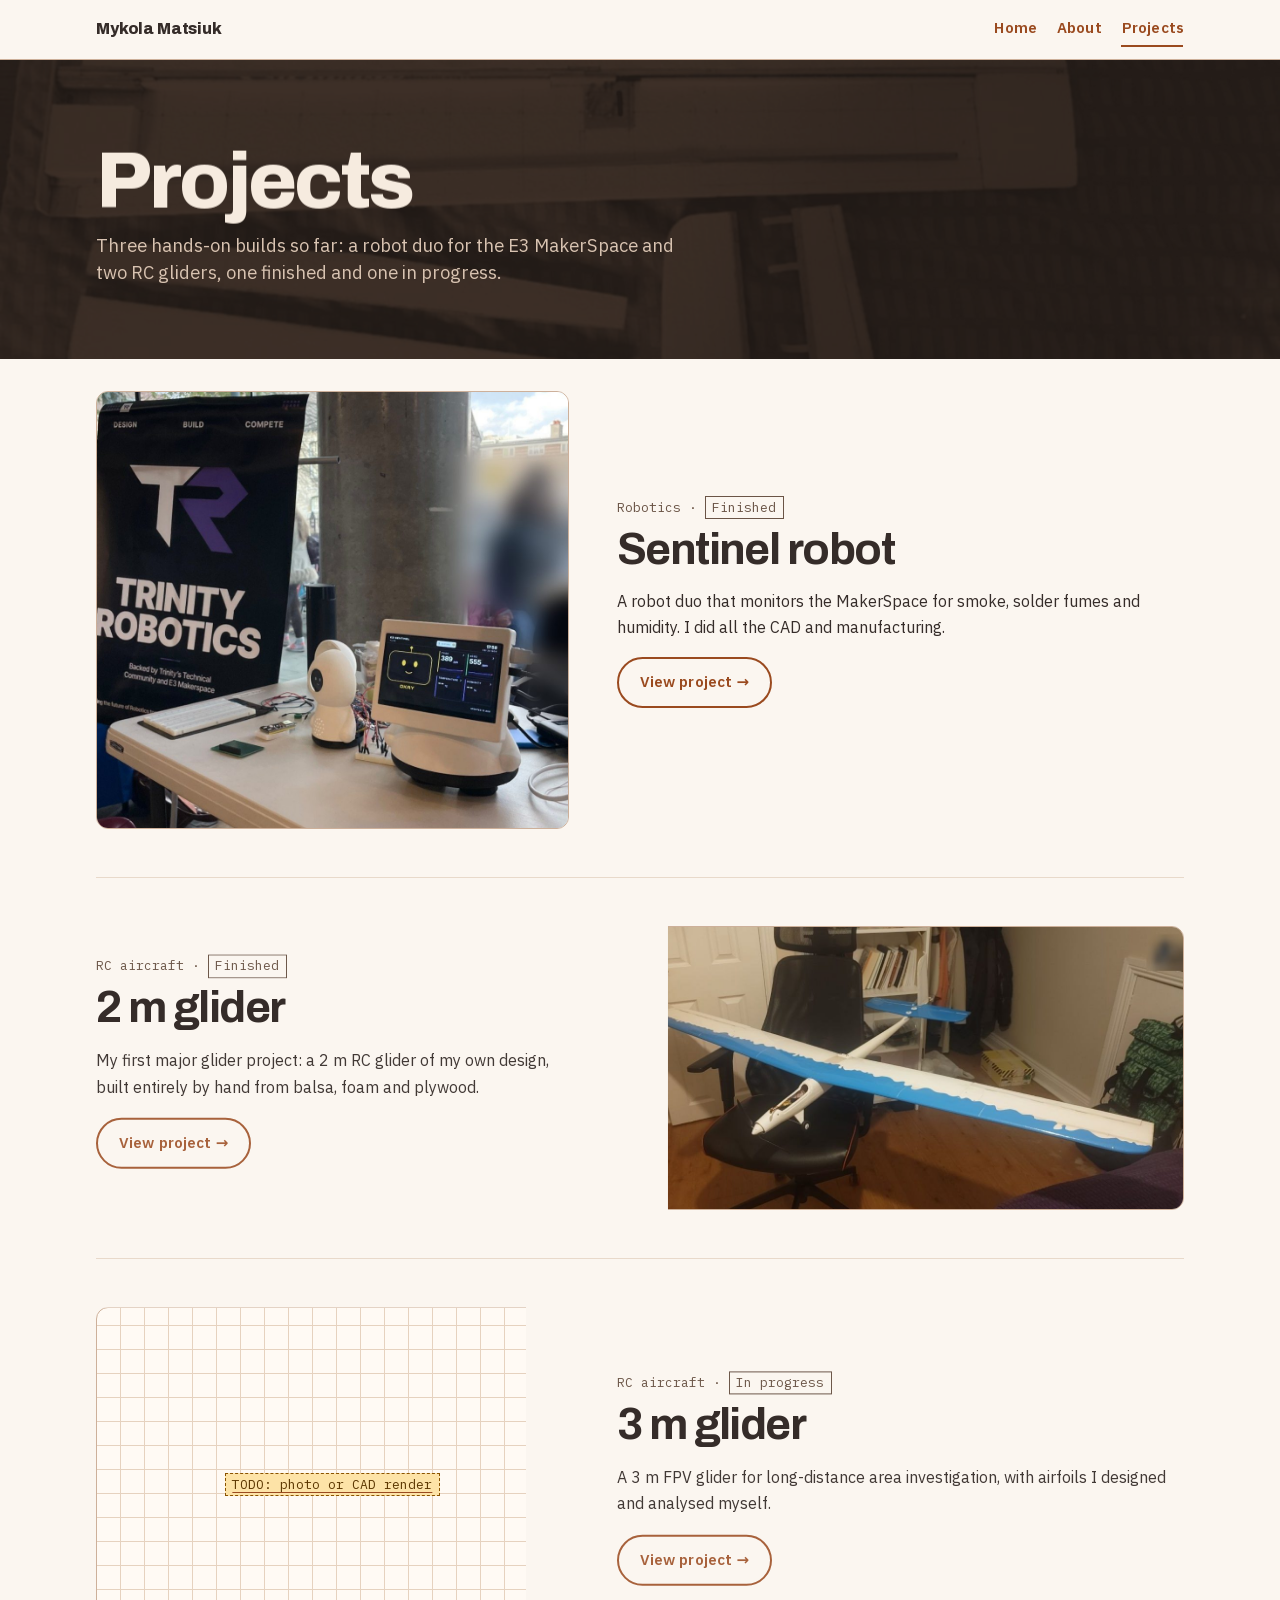
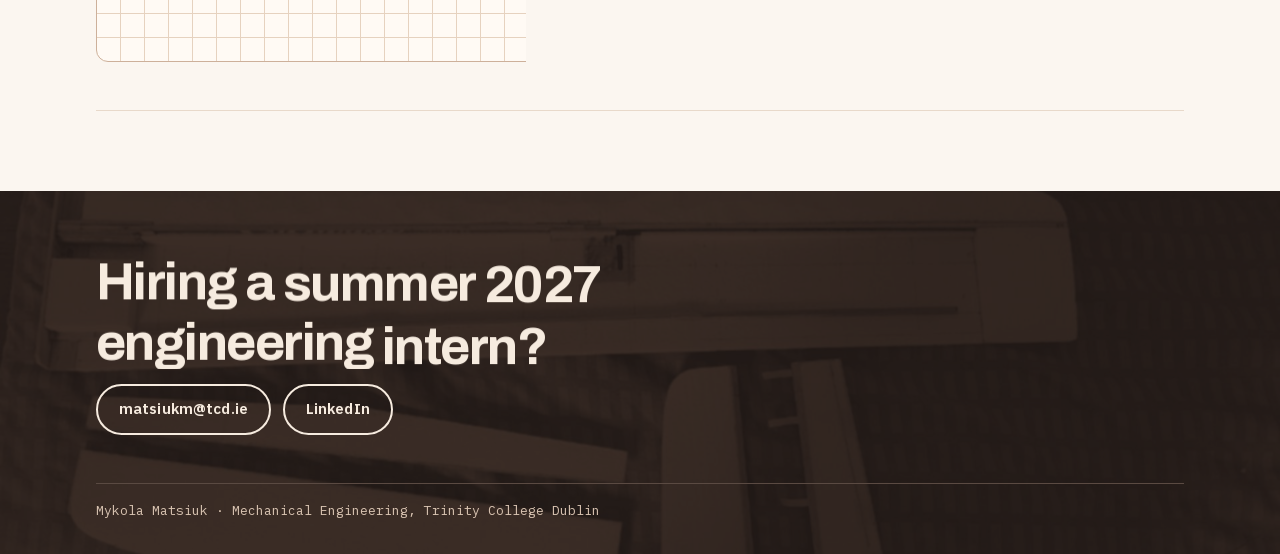
==== commit 5c8c44bd: "Add Scout's exploded view, hide-on-scroll header, drop CAD renders - Exploded views: one component f" ====
--- a/projects/index.html
+++ b/projects/index.html
@@ -8,7 +8,7 @@
   <link rel="icon" href="data:,">
   <link rel="preload" href="../fonts/ibm-plex-sans-latin.woff2" as="font" type="font/woff2" crossorigin>
   <link rel="preload" href="../fonts/archivo-latin.woff2" as="font" type="font/woff2" crossorigin>
-  <link rel="stylesheet" href="../css/style.css?v=10">
+  <link rel="stylesheet" href="../css/style.css?v=11">
 </head>
 <body>
   <a class="skip" href="#main">Skip to content</a>
@@ -88,6 +88,6 @@
   <script src="../js/vendor/gsap.min.js" defer></script>
   <script src="../js/vendor/ScrollTrigger.min.js" defer></script>
   <script src="../js/vendor/lenis.min.js" defer></script>
-  <script src="../js/site.js?v=10" defer></script>
+  <script src="../js/site.js?v=11" defer></script>
 </body>
 </html>
--- a/css/style.css
+++ b/css/style.css
@@ -83,8 +83,16 @@
   position: sticky;
   top: 0;
   z-index: 5;
-  background: rgba(251, 246, 240, 0.94);
+  background: var(--bg);              /* solid, so nothing shows through it */
   border-bottom: 1px solid var(--line);
+  transition: transform 0.3s ease;
+}
+
+/* Hidden while scrolling down, back as soon as the visitor scrolls up (js/site.js) */
+.site-header.is-hidden { transform: translateY(-100%); }
+
+@media (prefers-reduced-motion: reduce) {
+  .site-header { transition: none; }
 }
 
 .site-header .wrap {
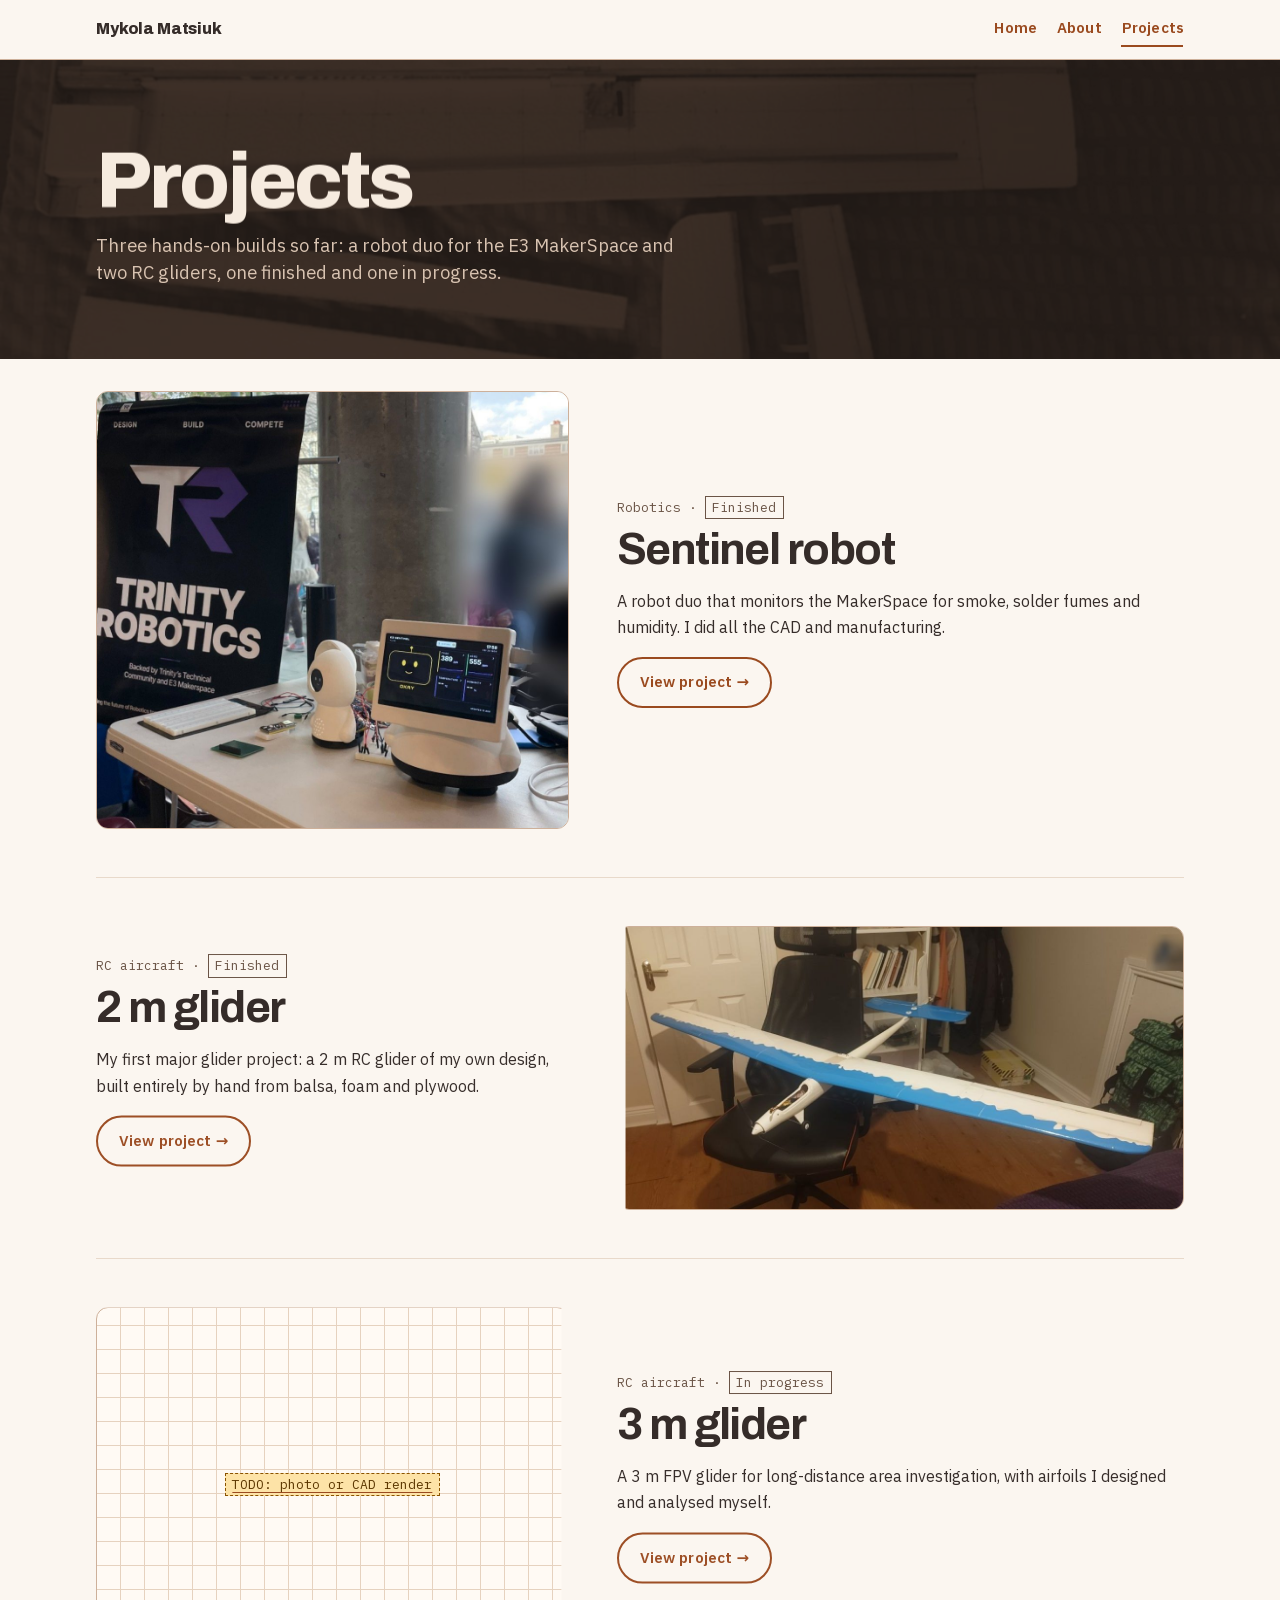
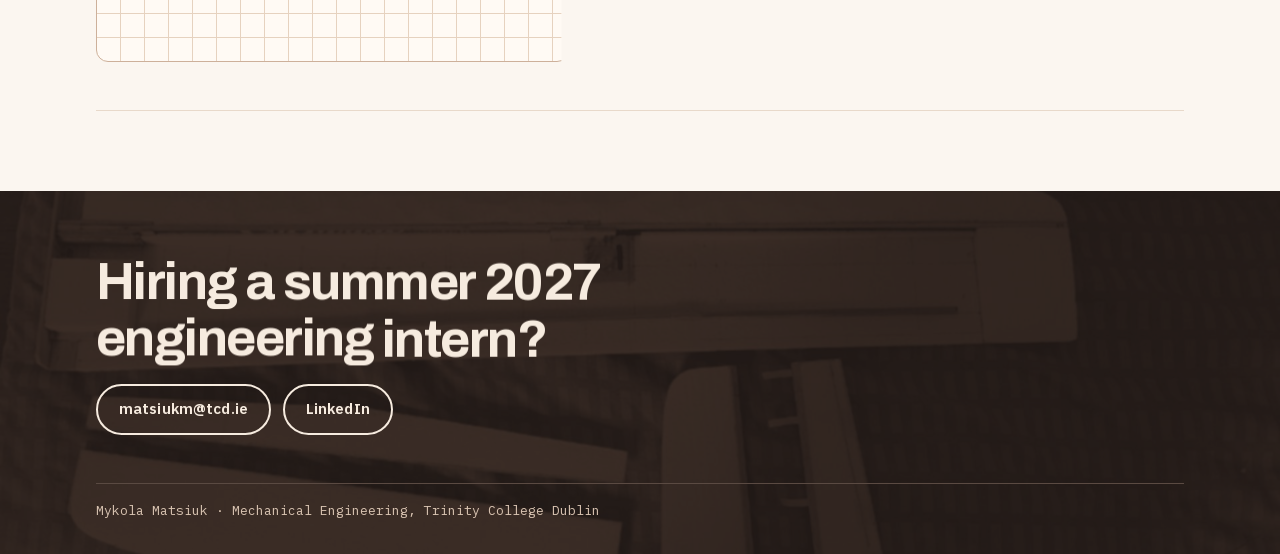
==== commit c10b7fde: "Restructure the About me section on my home page Split the bio into a short intro, three things I'm " ====
--- a/projects/index.html
+++ b/projects/index.html
@@ -8,7 +8,7 @@
   <link rel="icon" href="data:,">
   <link rel="preload" href="../fonts/ibm-plex-sans-latin.woff2" as="font" type="font/woff2" crossorigin>
   <link rel="preload" href="../fonts/archivo-latin.woff2" as="font" type="font/woff2" crossorigin>
-  <link rel="stylesheet" href="../css/style.css?v=11">
+  <link rel="stylesheet" href="../css/style.css?v=12">
 </head>
 <body>
   <a class="skip" href="#main">Skip to content</a>
--- a/css/style.css
+++ b/css/style.css
@@ -1157,3 +1157,40 @@
   .gallery-row { display: flex; align-items: flex-start; gap: 1.25rem; }
   .gallery-row figure { flex: var(--r, 1) 1 0; min-width: 0; }
 }
+
+/* Home bio: intro, then "What I'm working on" as a short list, then "What I'm looking for" */
+.bio-label {
+  margin: 2rem 0 0.75rem;
+  color: var(--accent);
+  font-family: var(--sans);
+  font-size: 0.95rem;
+  font-weight: 600;
+  letter-spacing: 0;
+}
+
+.bio-now {
+  display: grid;
+  gap: 0;
+  margin: 0;
+  padding: 0;
+  list-style: none;
+  max-width: none;
+  border-top: 1px solid var(--rule);
+}
+
+.bio-now li {
+  padding: 1rem 0;
+  border-bottom: 1px solid var(--rule);
+}
+
+.bio-now h4 {
+  margin: 0 0 0.3rem;
+  font-family: var(--display);
+  font-size: 1.15rem;
+  font-weight: 700;
+  letter-spacing: -0.01em;
+}
+
+.bio-now h4 a { color: var(--text); text-decoration-color: var(--line); }
+.bio-now h4 a:hover { color: var(--accent); }
+.bio-text .bio-now p { margin: 0; font-size: 1rem; line-height: 1.6; color: var(--muted); }
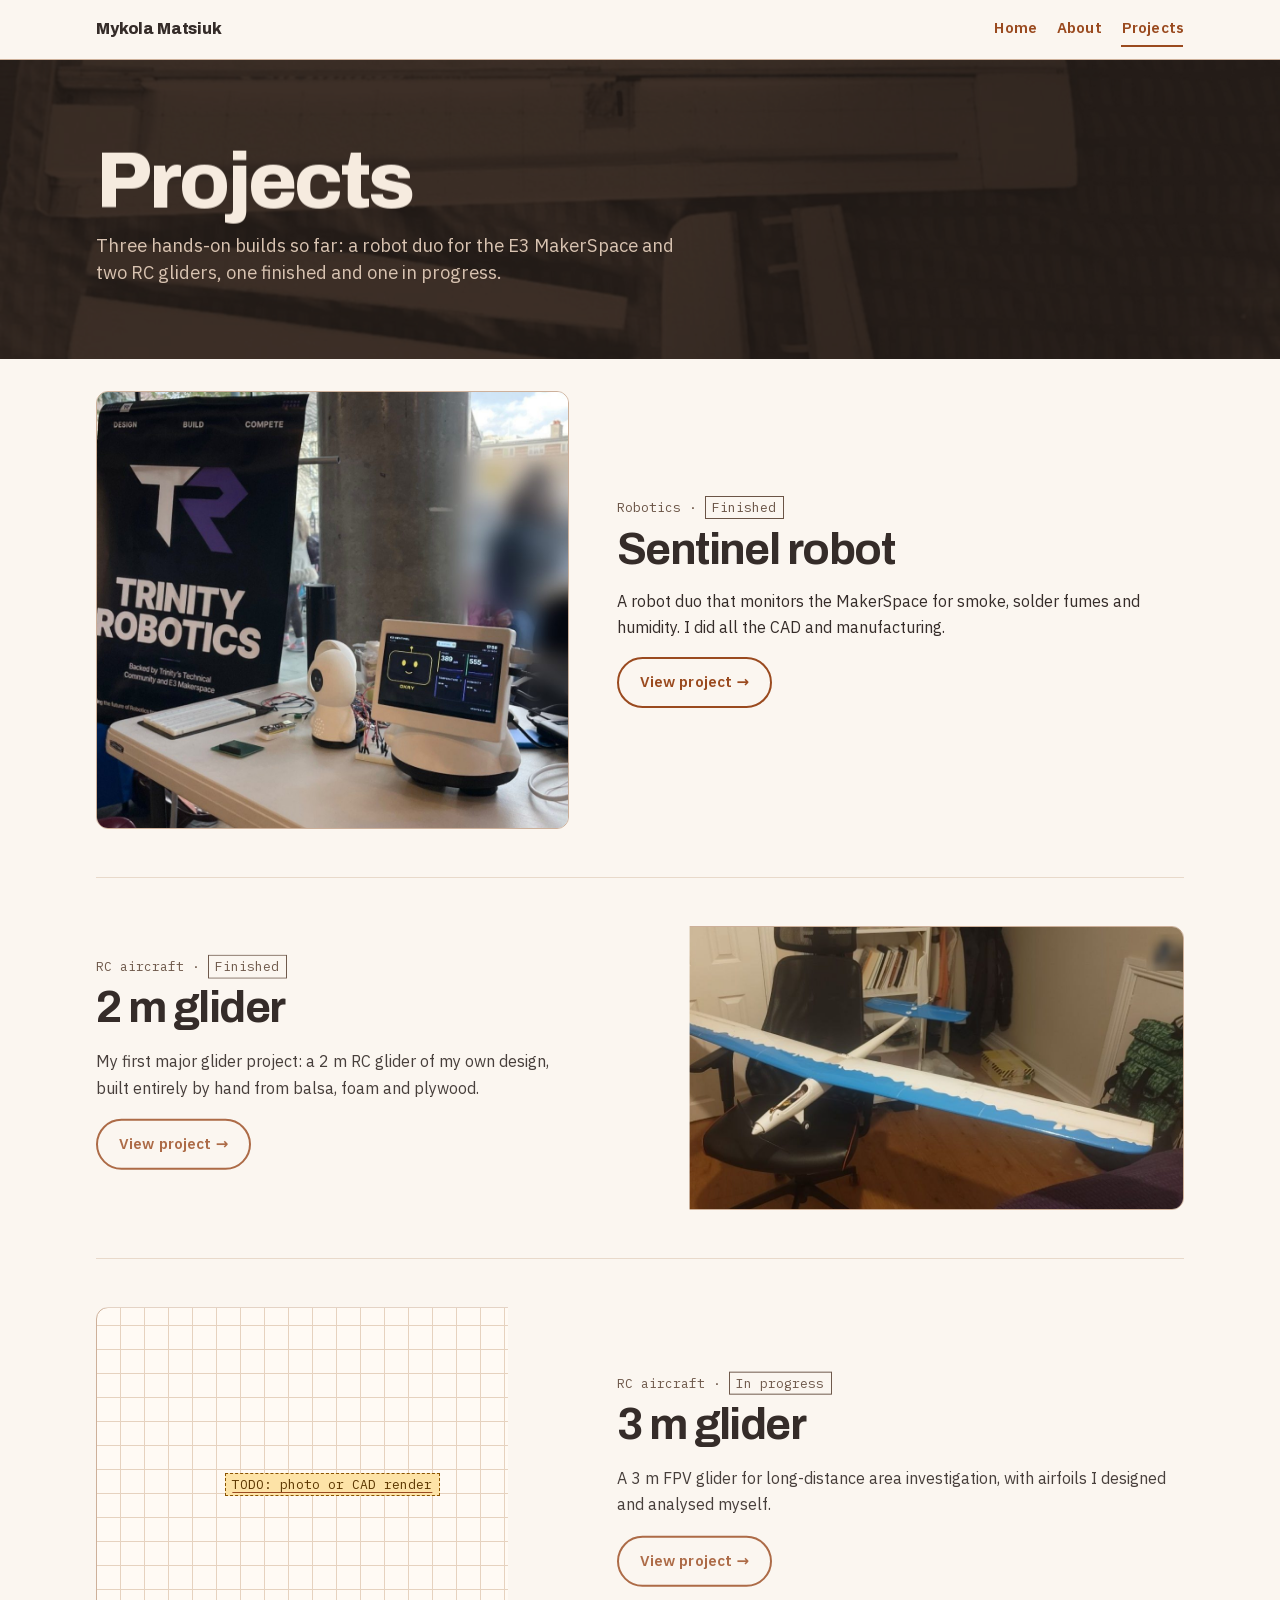
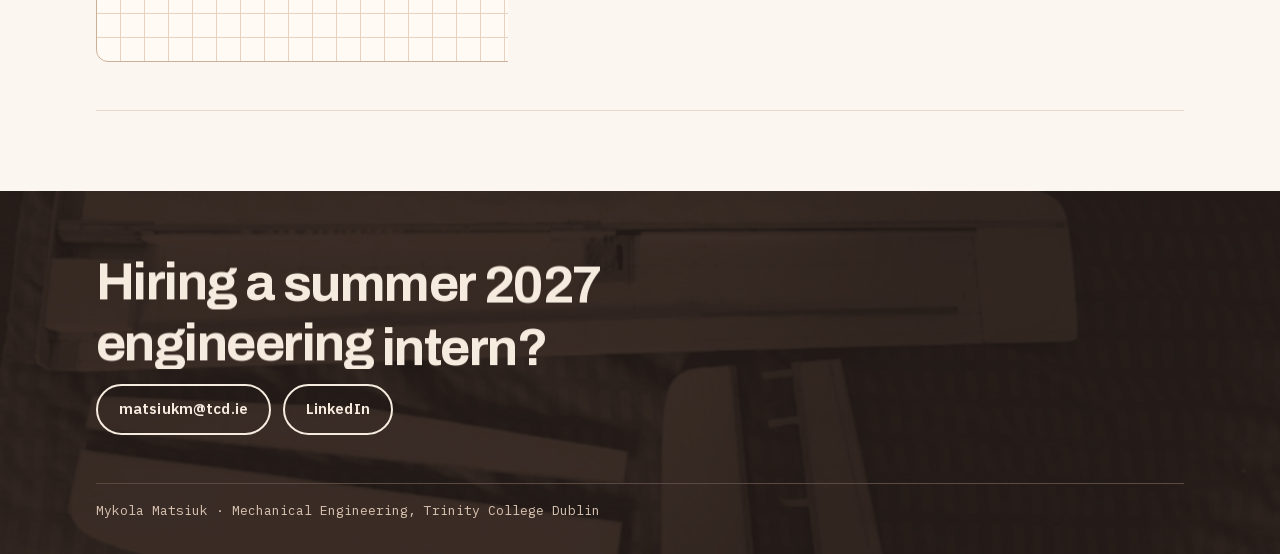
==== commit 2b4b1b2f: "Shorten my home page bio into one piece Keep the bio general and leave the project details to the pr" ====
--- a/projects/index.html
+++ b/projects/index.html
@@ -8,7 +8,7 @@
   <link rel="icon" href="data:,">
   <link rel="preload" href="../fonts/ibm-plex-sans-latin.woff2" as="font" type="font/woff2" crossorigin>
   <link rel="preload" href="../fonts/archivo-latin.woff2" as="font" type="font/woff2" crossorigin>
-  <link rel="stylesheet" href="../css/style.css?v=12">
+  <link rel="stylesheet" href="../css/style.css?v=13">
 </head>
 <body>
   <a class="skip" href="#main">Skip to content</a>
--- a/css/style.css
+++ b/css/style.css
@@ -1157,40 +1157,3 @@
   .gallery-row { display: flex; align-items: flex-start; gap: 1.25rem; }
   .gallery-row figure { flex: var(--r, 1) 1 0; min-width: 0; }
 }
-
-/* Home bio: intro, then "What I'm working on" as a short list, then "What I'm looking for" */
-.bio-label {
-  margin: 2rem 0 0.75rem;
-  color: var(--accent);
-  font-family: var(--sans);
-  font-size: 0.95rem;
-  font-weight: 600;
-  letter-spacing: 0;
-}
-
-.bio-now {
-  display: grid;
-  gap: 0;
-  margin: 0;
-  padding: 0;
-  list-style: none;
-  max-width: none;
-  border-top: 1px solid var(--rule);
-}
-
-.bio-now li {
-  padding: 1rem 0;
-  border-bottom: 1px solid var(--rule);
-}
-
-.bio-now h4 {
-  margin: 0 0 0.3rem;
-  font-family: var(--display);
-  font-size: 1.15rem;
-  font-weight: 700;
-  letter-spacing: -0.01em;
-}
-
-.bio-now h4 a { color: var(--text); text-decoration-color: var(--line); }
-.bio-now h4 a:hover { color: var(--accent); }
-.bio-text .bio-now p { margin: 0; font-size: 1rem; line-height: 1.6; color: var(--muted); }
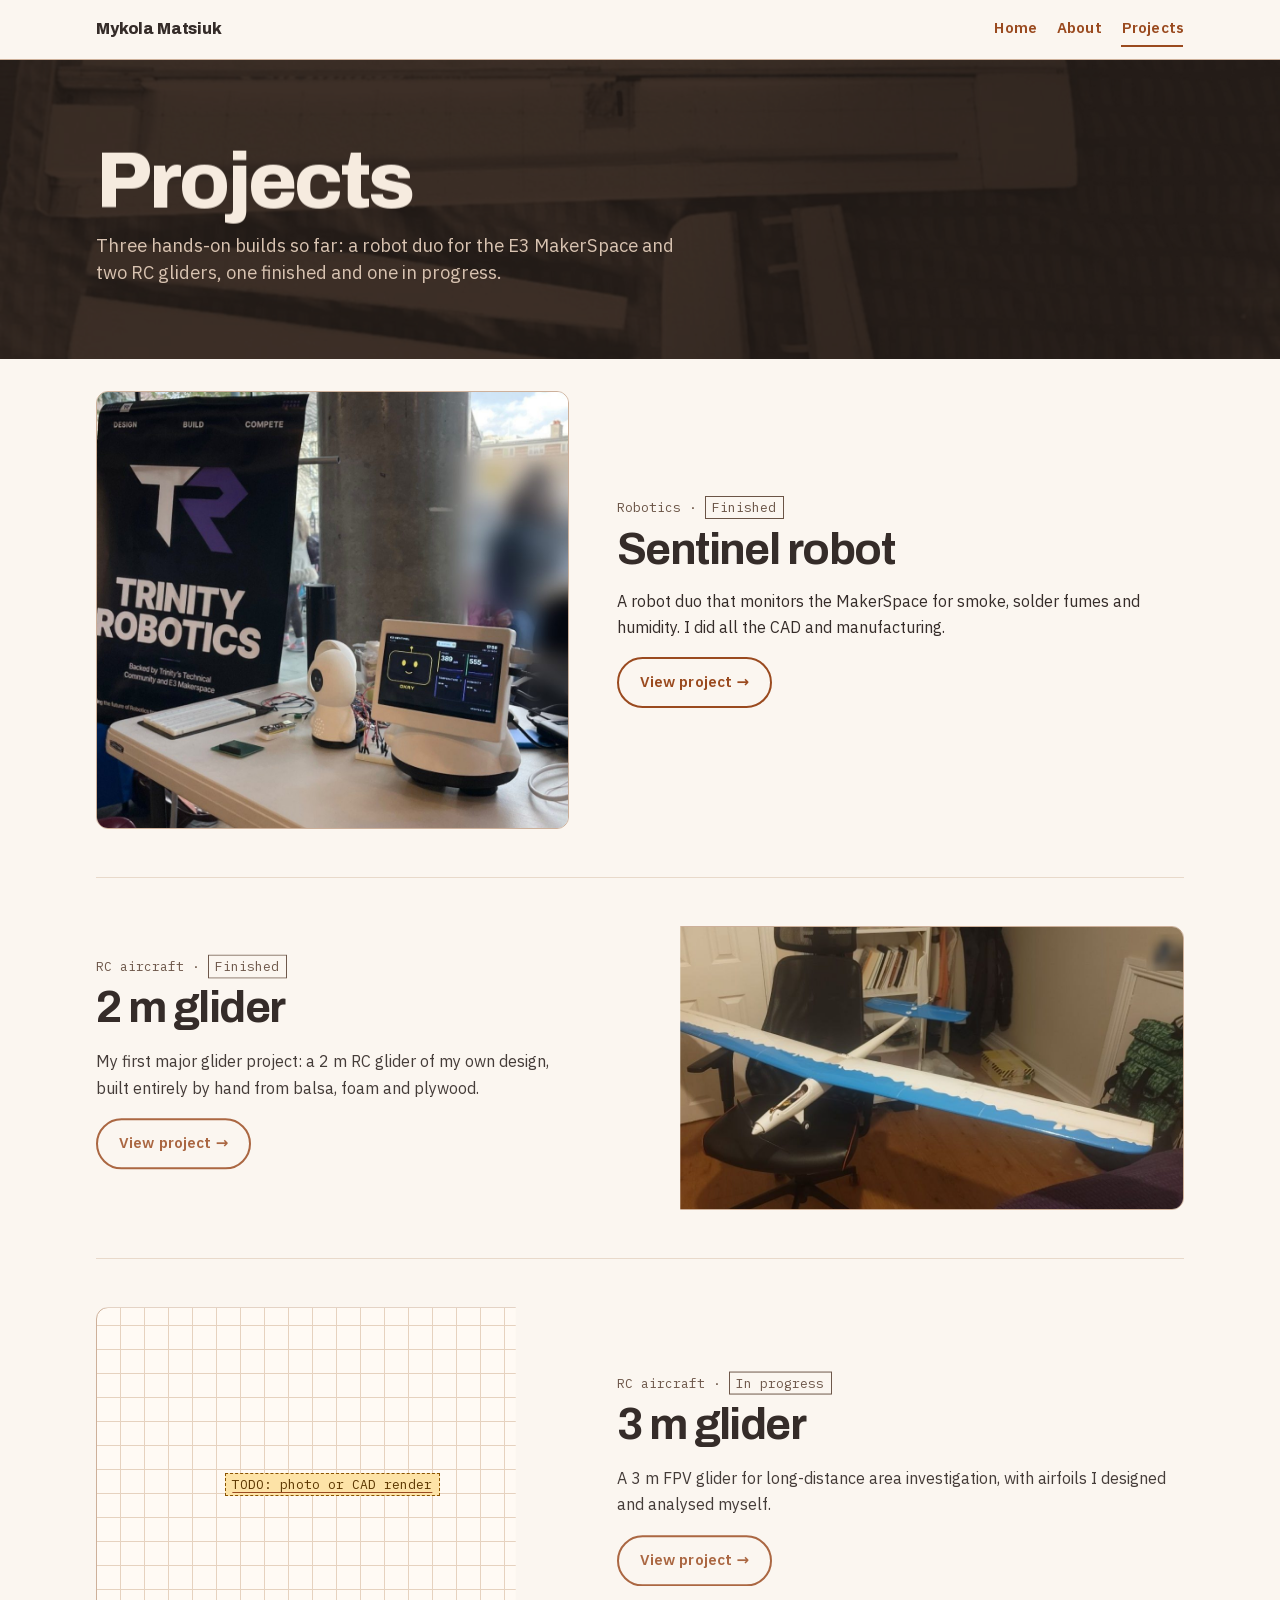
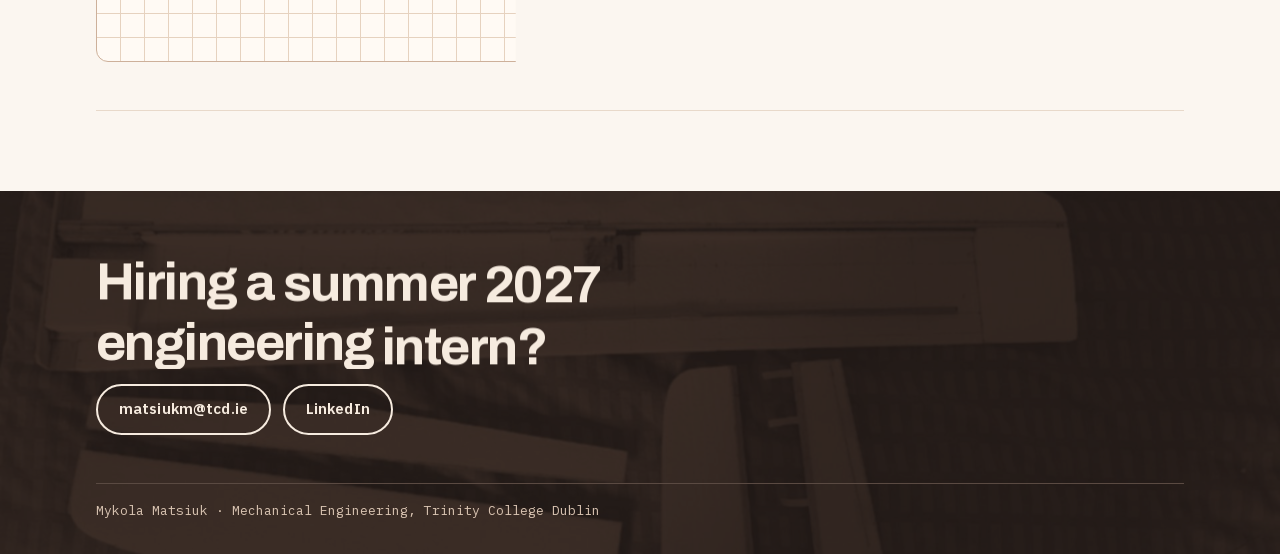
==== commit 0cdbecfd: "Keep the wing drawing's labels inside the hero The CHORD label was cut off at the bottom of the hero" ====
--- a/projects/index.html
+++ b/projects/index.html
@@ -8,7 +8,7 @@
   <link rel="icon" href="data:,">
   <link rel="preload" href="../fonts/ibm-plex-sans-latin.woff2" as="font" type="font/woff2" crossorigin>
   <link rel="preload" href="../fonts/archivo-latin.woff2" as="font" type="font/woff2" crossorigin>
-  <link rel="stylesheet" href="../css/style.css?v=13">
+  <link rel="stylesheet" href="../css/style.css?v=14">
 </head>
 <body>
   <a class="skip" href="#main">Skip to content</a>
--- a/css/style.css
+++ b/css/style.css
@@ -300,7 +300,7 @@
   position: absolute;
   z-index: -1;
   left: 50%;
-  bottom: -3rem;
+  bottom: 0.75rem;
   width: min(72rem, 125%);
   transform: translateX(-50%);
   height: auto;
@@ -330,7 +330,7 @@
   gap: 2.5rem;
   padding-top: 4rem;
   /* leave a strip along the bottom for the wing-section drawing */
-  padding-bottom: clamp(9rem, 24vw, 17rem);
+  padding-bottom: clamp(12rem, 28vw, 20rem);
 }
 
 .hero h1 {
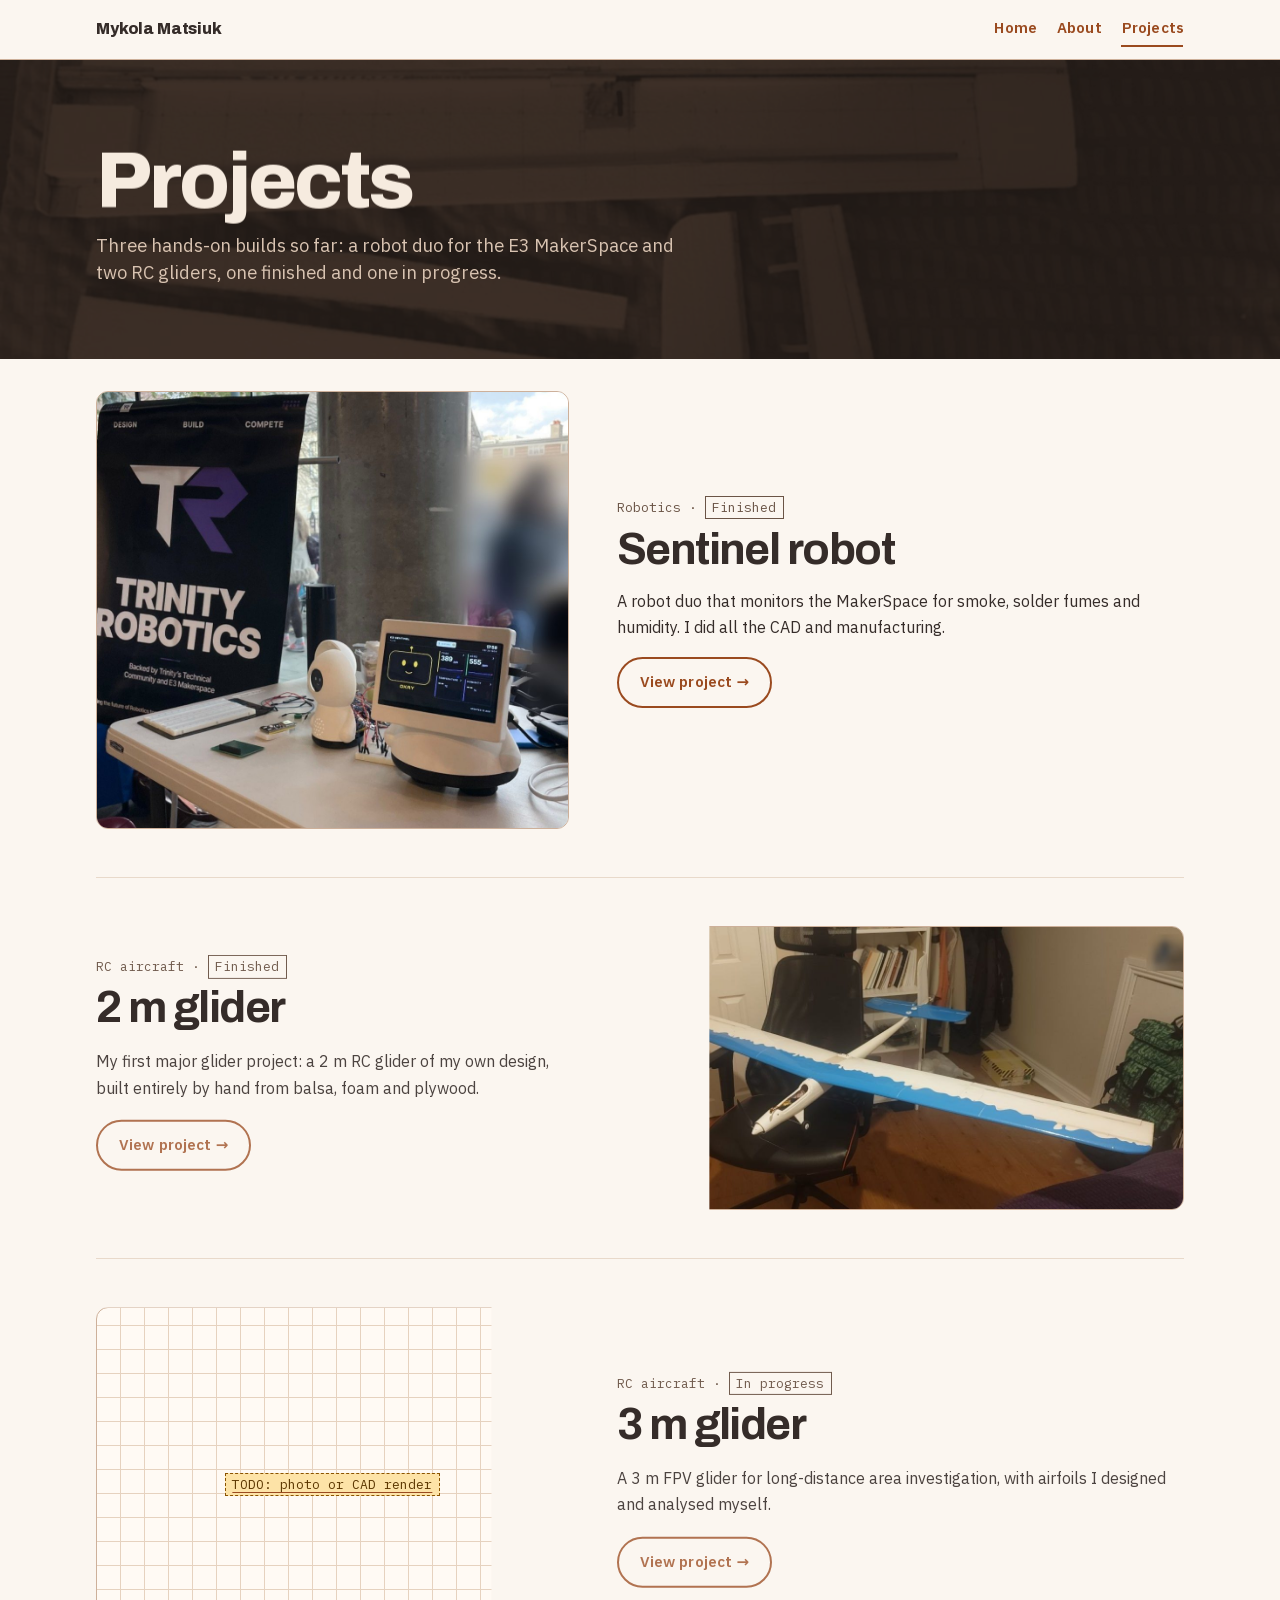
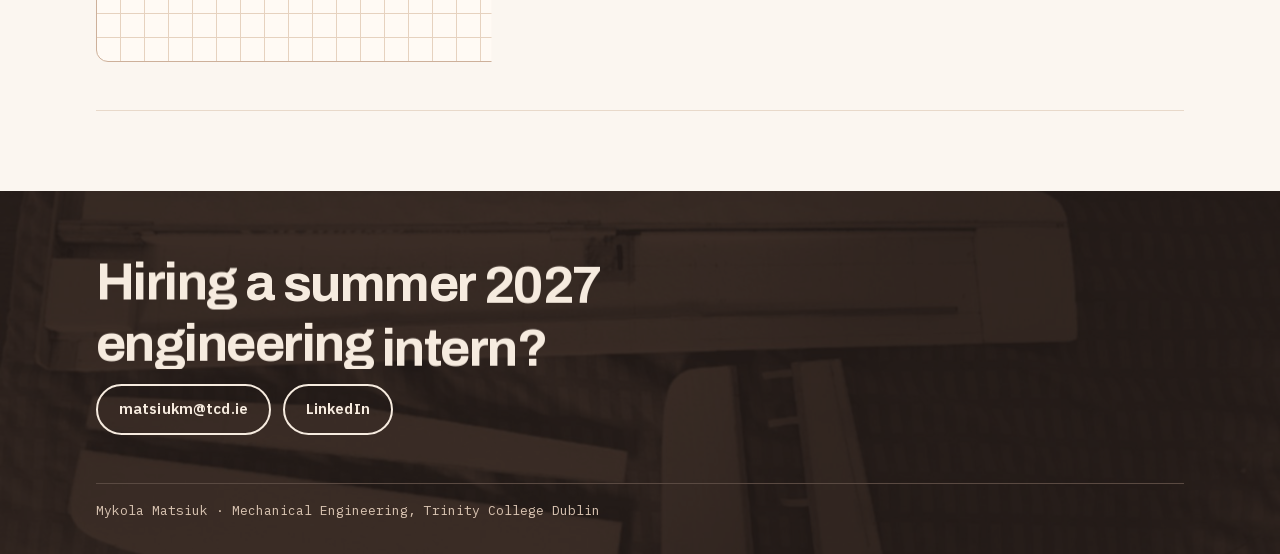
==== commit 3991deda: "Make my home page portrait bigger" ====
--- a/projects/index.html
+++ b/projects/index.html
@@ -8,7 +8,7 @@
   <link rel="icon" href="data:,">
   <link rel="preload" href="../fonts/ibm-plex-sans-latin.woff2" as="font" type="font/woff2" crossorigin>
   <link rel="preload" href="../fonts/archivo-latin.woff2" as="font" type="font/woff2" crossorigin>
-  <link rel="stylesheet" href="../css/style.css?v=14">
+  <link rel="stylesheet" href="../css/style.css?v=15">
 </head>
 <body>
   <a class="skip" href="#main">Skip to content</a>
--- a/css/style.css
+++ b/css/style.css
@@ -346,7 +346,7 @@
 .portrait { margin: 0; justify-self: center; text-align: center; }
 
 .portrait img {
-  width: min(16rem, 70vw);
+  width: min(18rem, 75vw);
   aspect-ratio: 1;
   object-fit: cover;
   border: 6px solid var(--bg);
@@ -695,7 +695,7 @@
     padding-top: 5rem;
   }
 
-  .portrait img { width: 18rem; }
+  .portrait img { width: 22rem; }
 
   .project-cards { grid-template-columns: repeat(3, 1fr); }
 
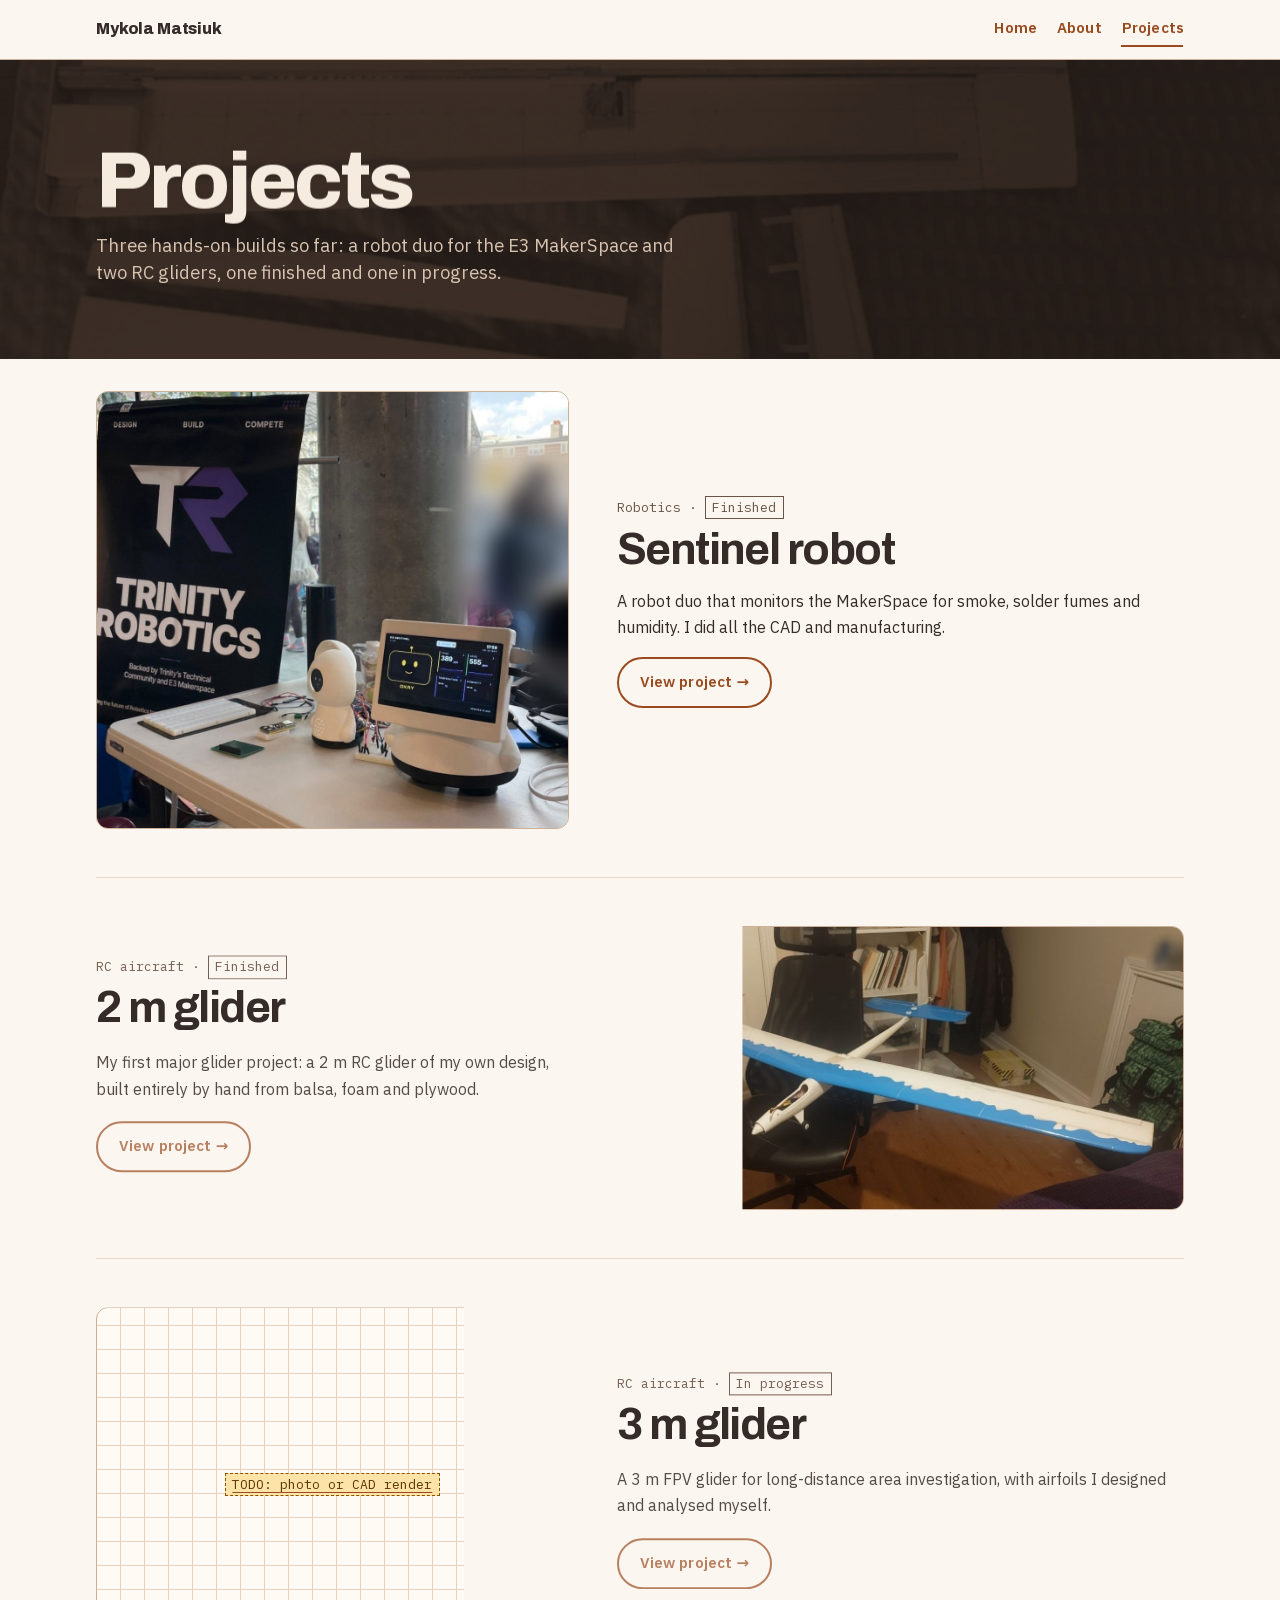
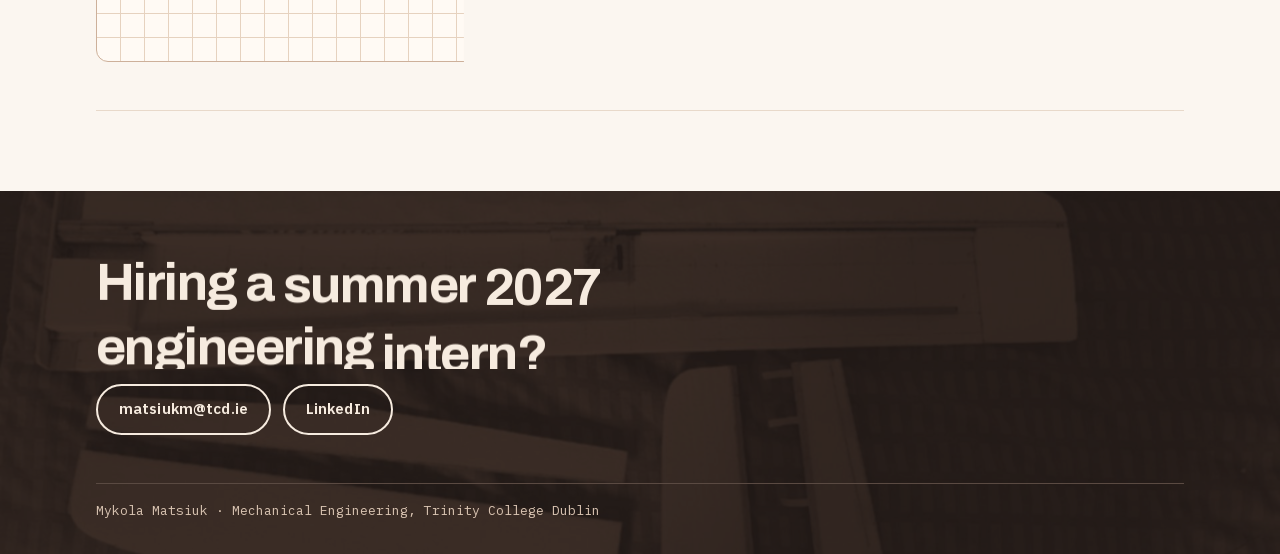
==== commit 702ab747: "Make both portraits bigger The home hero portrait and the About page portrait are both larger on pho" ====
--- a/projects/index.html
+++ b/projects/index.html
@@ -8,7 +8,7 @@
   <link rel="icon" href="data:,">
   <link rel="preload" href="../fonts/ibm-plex-sans-latin.woff2" as="font" type="font/woff2" crossorigin>
   <link rel="preload" href="../fonts/archivo-latin.woff2" as="font" type="font/woff2" crossorigin>
-  <link rel="stylesheet" href="../css/style.css?v=15">
+  <link rel="stylesheet" href="../css/style.css?v=16">
 </head>
 <body>
   <a class="skip" href="#main">Skip to content</a>
--- a/css/style.css
+++ b/css/style.css
@@ -346,7 +346,7 @@
 .portrait { margin: 0; justify-self: center; text-align: center; }
 
 .portrait img {
-  width: min(18rem, 75vw);
+  width: min(20rem, 80vw);
   aspect-ratio: 1;
   object-fit: cover;
   border: 6px solid var(--bg);
@@ -695,7 +695,7 @@
     padding-top: 5rem;
   }
 
-  .portrait img { width: 22rem; }
+  .portrait img { width: 26rem; }
 
   .project-cards { grid-template-columns: repeat(3, 1fr); }
 
@@ -837,7 +837,7 @@
 .page-head .title-block { margin: 0; align-self: end; color: var(--text); box-shadow: 0 18px 40px rgba(0, 0, 0, 0.3); }
 
 .page-head .portrait { justify-self: start; }
-.page-head .portrait img { width: min(12rem, 55vw); border-color: var(--on-dark); }
+.page-head .portrait img { width: min(15rem, 65vw); border-color: var(--on-dark); }
 
 /* =====================================================================
    Report-style sections: heading in a side column, content beside it
@@ -934,7 +934,7 @@
 
   .page-head-inner--single { grid-template-columns: 1fr; }
   .page-head .portrait { justify-self: end; }
-  .page-head .portrait img { width: 15rem; }
+  .page-head .portrait img { width: 19rem; }
 
   .doc-section {
     display: grid;
